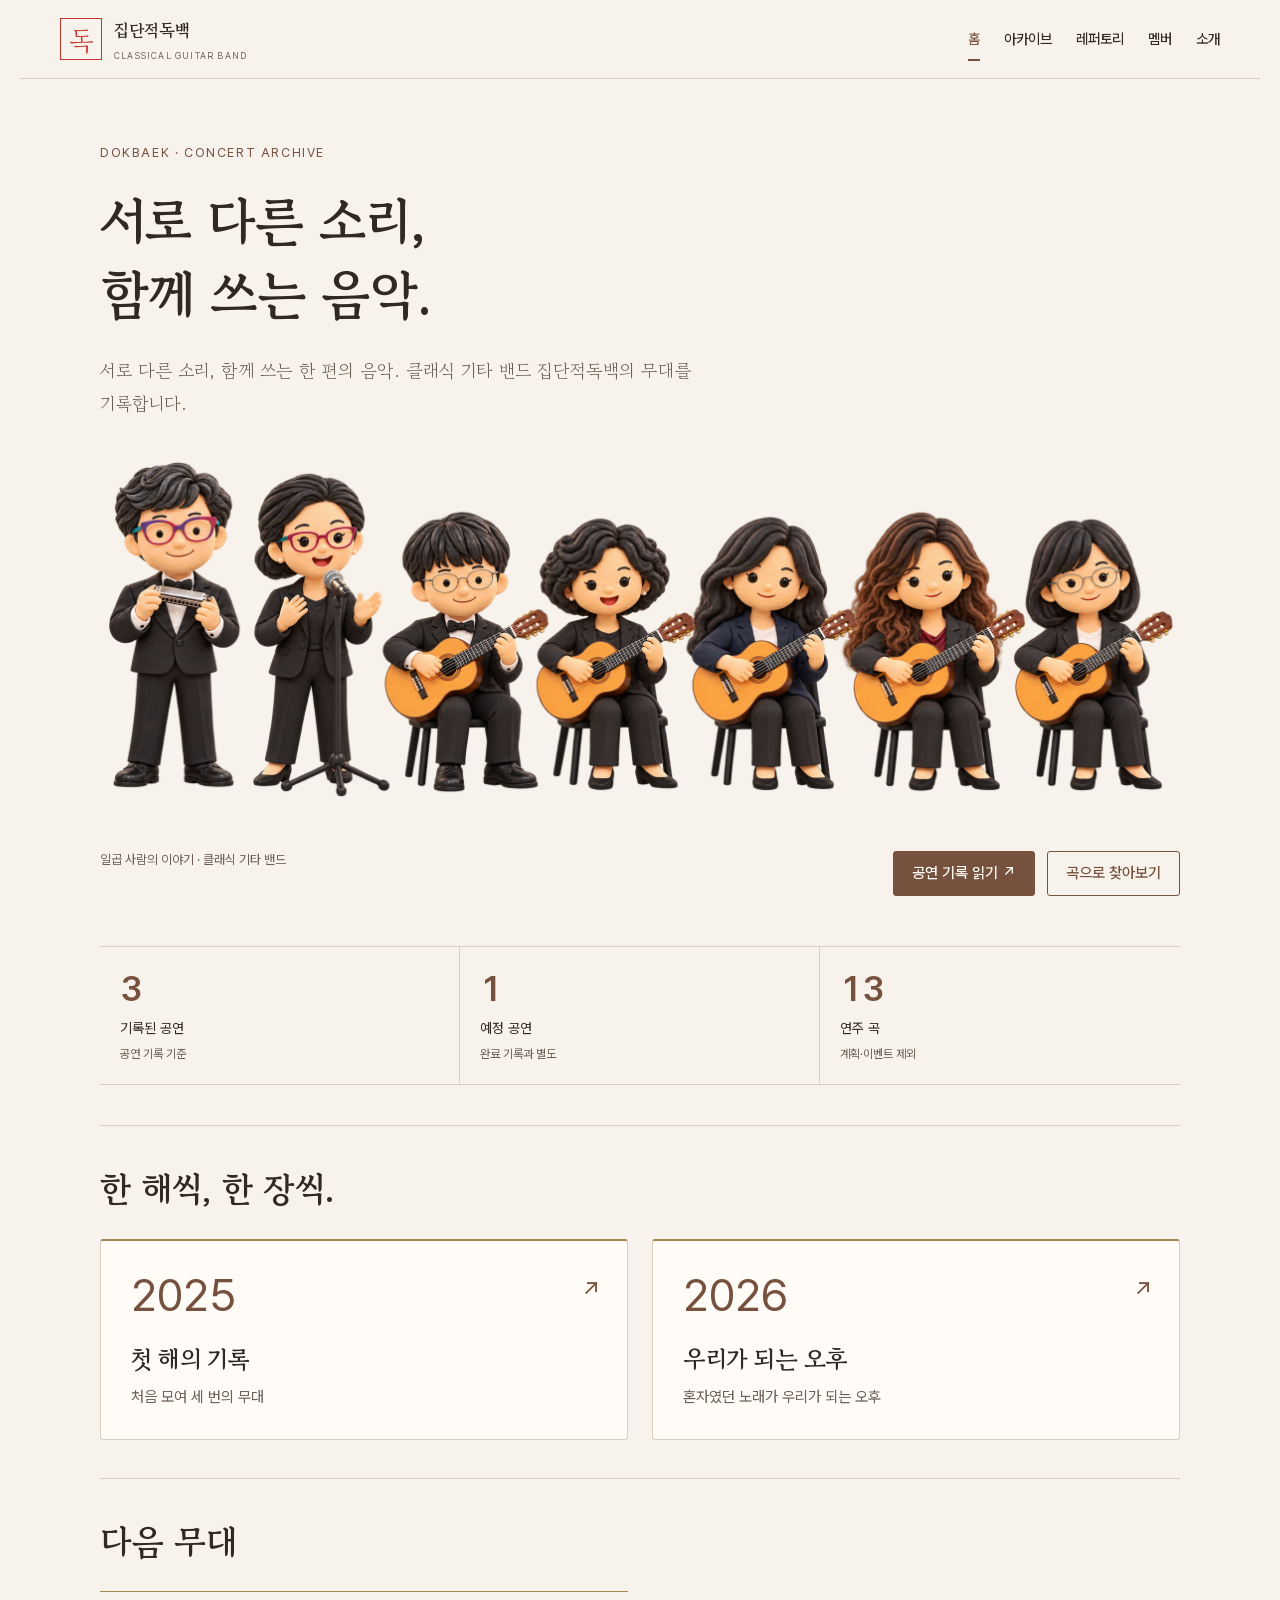
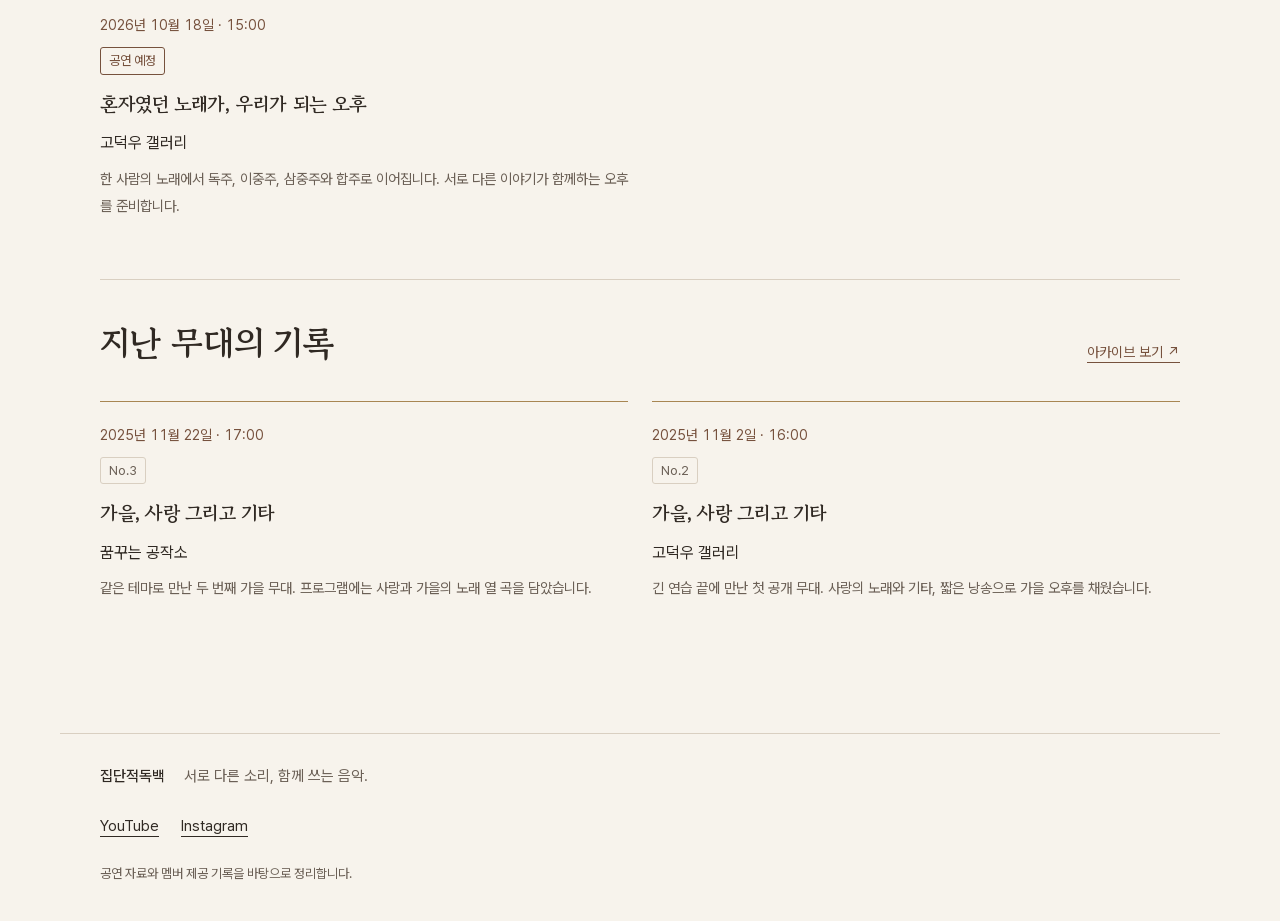
==== index.html @ 52a82ec3 "폰트 변경" ====
<!doctype html>
<html lang="ko"><head><meta charset="utf-8"><meta name="viewport" content="width=device-width, initial-scale=1">
<meta name="description" content="클래식 기타 밴드 집단적독백의 공연과 레퍼토리 기록">
<meta name="referrer" content="strict-origin-when-cross-origin">
<meta http-equiv="Content-Security-Policy" content="default-src 'self'; script-src 'self'; style-src 'self'; font-src 'self'; img-src 'self' data:; connect-src 'self'; frame-src https://www.youtube-nocookie.com; object-src 'none'; base-uri 'self'">
<title>홈 · 집단적독백</title><link rel="stylesheet" href="assets/css/fonts.css"><link rel="stylesheet" href="assets/css/site.css"><script type="module" src="assets/js/site.js"></script></head>
<body data-page="index"><a class="skip" href="#main">본문으로 건너뛰기</a>
<header class="site-header"><a class="brand" href="index.html"><span class="brand-mark" aria-hidden="true">독</span><span>집단적독백<small>CLASSICAL GUITAR BAND</small></span></a>
<button class="menu-toggle" aria-expanded="false" aria-controls="main-nav">메뉴</button>
<nav id="main-nav" aria-label="주 메뉴"><a href="index.html">홈</a><a href="archive.html?year=2025">아카이브</a><a href="repertoire.html">레퍼토리</a><a href="members.html">멤버</a><a href="about.html">소개</a></nav></header>
<main id="main" tabindex="-1"><p class="loading" role="status">기록을 불러오는 중입니다.</p></main>
<noscript><p>이 아카이브를 보려면 JavaScript를 켜 주세요.</p></noscript>
<footer class="site-footer"><p>집단적독백 <span>서로 다른 소리, 함께 쓰는 음악.</span></p><div id="footer-links"></div><small>공연 자료와 멤버 제공 기록을 바탕으로 정리합니다.</small></footer>
<dialog id="media-dialog" aria-labelledby="media-title"><div class="dialog-toolbar"><h2 id="media-title">공연 인쇄물</h2><button id="close-dialog" autofocus>닫기 ×</button></div><div id="media-content"></div></dialog>
</body></html>
---- assets/css/fonts.css ----
/* Local full-coverage fonts. Sources and original licenses: ../fonts/README.md. */
@font-face {
  font-family: 'Gowun Batang';
  font-style: normal;
  font-weight: 400;
  font-display: swap;
  src: url('../fonts/gowun-batang/GowunBatang-Regular.woff2') format('woff2');
}
@font-face {
  font-family: 'Gowun Batang';
  font-style: normal;
  font-weight: 700;
  font-display: swap;
  src: url('../fonts/gowun-batang/GowunBatang-Bold.woff2') format('woff2');
}
@font-face {
  font-family: 'Pretendard Variable';
  font-style: normal;
  font-weight: 400 600;
  font-display: swap;
  src: url('../fonts/pretendard/PretendardVariable.woff2') format('woff2');
}
---- assets/css/site.css ----
:root {
  --paper:#F7F3EC;--card:#FFFCF7;--ink:#302923;--walnut:#76513D;--brass:#A88652;
  --red:#C8372D;--muted:#6B6056;--line:#D9CFC1;--wood-light:#EBDEC9;--grid:#C8372D30;
  --serif:'Gowun Batang','Batang','바탕',Georgia,serif;
  --sans:'Pretendard Variable','Apple SD Gothic Neo','Malgun Gothic',sans-serif;--mono:var(--sans);--header-offset:100px;
}
*{box-sizing:border-box}html{scroll-behavior:smooth;scroll-padding-top:var(--header-offset)}
body{margin:0;background:var(--paper);color:var(--ink);font:400 16px/1.7 var(--sans)}
b,strong{font-weight:600}
a{color:inherit;text-decoration-thickness:1px;text-underline-offset:5px}button,input,select,textarea{font:inherit}
button,.button,#main-nav a,.member-card h3{font-weight:500}
button,a,input,select,summary{touch-action:manipulation}button{cursor:pointer}button:disabled{cursor:default}
a:focus-visible,button:focus-visible,input:focus-visible,select:focus-visible,summary:focus-visible,[tabindex]:focus-visible{outline:3px solid var(--walnut);outline-offset:4px}
img{display:block;max-width:100%}h1,h2,h3,p{margin-top:0}
h1,h2{font-family:var(--serif);font-weight:700;line-height:1.4;letter-spacing:-.02em;word-break:keep-all;overflow-wrap:anywhere}
h1{font-size:clamp(2.1rem,4.1vw,3.65rem);margin-bottom:24px}h2{font-size:clamp(1.65rem,2.8vw,2.15rem)}
h3{font:600 1.15rem/1.55 var(--sans);letter-spacing:-.02em;word-break:keep-all;overflow-wrap:anywhere}
small,.muted{color:var(--muted)}small{font-size:.875rem}
.sr-only{position:absolute;width:1px;height:1px;padding:0;margin:-1px;overflow:hidden;clip-path:inset(50%);white-space:nowrap;border:0}
.skip{position:fixed;top:-100px;left:20px;z-index:40;background:var(--ink);color:white;padding:10px}.skip:focus{top:10px}
.site-header{position:sticky;top:0;z-index:10;max-width:1240px;margin:auto;padding:16px 40px;display:flex;justify-content:space-between;align-items:center;gap:24px;border-bottom:1px solid var(--line);background:var(--paper)}
.brand{display:flex;gap:12px;align-items:center;text-decoration:none;font-family:var(--serif);font-size:1.05rem;font-weight:700;white-space:nowrap}
.brand small{display:block;font:9px/1.5 var(--mono);letter-spacing:1.2px;margin-top:4px}
.brand-mark{border:1px solid var(--red);color:var(--red);font:1.65rem var(--serif);width:42px;height:42px;display:grid;place-items:center;background:linear-gradient(90deg,transparent 49%,var(--grid) 50%,transparent 51%),linear-gradient(transparent 49%,var(--grid) 50%,transparent 51%)}
#main-nav{display:flex;gap:24px;font-size:.9rem}#main-nav a{display:flex;align-items:center;text-decoration:none;min-height:44px;padding:8px 0}
#main-nav a[aria-current=page]{color:var(--walnut);box-shadow:inset 0 -2px var(--walnut)}
.menu-toggle{display:none;background:transparent;border:1px solid var(--line);padding:6px 14px;min-height:44px;min-width:44px;color:var(--ink)}
main{max-width:1160px;margin:auto;padding:0 40px 72px;min-height:55vh;min-width:0}.loading{padding:60px 0}
.eyebrow{font:.8rem/1.6 var(--mono);letter-spacing:1.6px;text-transform:uppercase;color:var(--walnut);margin-bottom:20px}
.hero{padding:64px 0 40px}.hero h1{white-space:pre-line}
.lede{max-width:660px;font:400 1.125rem/1.8 var(--serif);color:var(--muted);margin-bottom:0;word-break:keep-all;overflow-wrap:anywhere}
.hero .actions{margin-top:28px}.home-hero h1{max-width:850px}.accent{color:var(--walnut)}
.group-art{width:100%;aspect-ratio:3/1;margin-top:28px}.group-art img{width:100%;height:100%;object-fit:contain}.group-art .image-placeholder{aspect-ratio:3/1}
.hero-bottom{display:flex;justify-content:space-between;gap:20px;align-items:center;margin-top:16px}.hero-bottom small{font-size:.8rem}
.actions{display:flex;gap:12px;flex-wrap:wrap}
.button{display:inline-flex;justify-content:center;align-items:center;text-decoration:none;border:1px solid var(--walnut);border-radius:3px;background:transparent;padding:10px 18px;min-height:44px;color:var(--walnut);font-size:.95rem;line-height:1.5;word-break:keep-all}
.button.primary{background:var(--walnut);color:var(--card)}.button:hover{background:var(--wood-light)}.button.primary:hover{background:#5D3E2D}
.section{padding:38px 0;border-top:1px solid var(--line)}
.section-head{display:flex;justify-content:space-between;align-items:baseline;gap:16px;margin-bottom:26px;flex-wrap:wrap}.section-head h2{margin:0}
.section-head>a{font-size:.875rem;color:var(--walnut);min-height:44px;display:flex;align-items:center}
.stats{display:grid;grid-template-columns:repeat(3,minmax(0,1fr));border-top:1px solid var(--line);border-bottom:1px solid var(--line);margin:10px 0 40px}
.stat{padding:20px;border-right:1px solid var(--line)}.stat:last-child{border:0}
.stat b{display:block;font:600 2.15rem/1.3 var(--sans);color:var(--walnut);margin-bottom:5px;font-variant-numeric:lining-nums tabular-nums}
.stat span{font-size:.875rem;display:block}.stat small{display:block;font-size:.75rem;line-height:1.65;margin-top:4px}
.year-grid,.card-grid{display:grid;grid-template-columns:repeat(2,minmax(0,1fr));gap:24px}
.year-card{display:block;padding:28px 30px;background:var(--card);border:1px solid var(--line);border-top:2px solid var(--brass);border-radius:3px;text-decoration:none;position:relative}
.year-number{font:400 2.8rem/1.2 var(--sans);color:var(--walnut)}.year-card h3{margin:18px 0 8px;font-family:var(--serif);font-weight:700;font-size:1.5rem}
.year-card p{margin-bottom:0;font-size:.95rem;color:var(--muted)}.year-card .arrow{position:absolute;right:26px;top:30px;color:var(--walnut);font-size:1.4rem}.year-card:hover{border-color:var(--brass)}
.concert-preview{display:block;border-top:1px solid var(--brass);padding:22px 0;text-decoration:none}
.preview-date{font-size:.875rem;color:var(--walnut);font-variant-numeric:tabular-nums;margin-bottom:12px}
.concert-preview h3{font-size:1.2rem;font-weight:700;margin:10px 0;font-family:var(--serif)}.concert-preview p{margin-bottom:8px}.concert-preview small{font-size:.9rem}
.pill{display:inline-block;font-size:.8125rem;padding:2px 8px;border:1px solid var(--line);margin:0 5px 5px 0;line-height:1.65;border-radius:3px;color:var(--muted)}
.pill.red{border-color:var(--walnut);color:var(--walnut)}.pill.navy{border-color:transparent;background:#EAE2D6;color:#5D4E40}
.year-tabs{display:flex;gap:8px;overflow-x:auto;flex-wrap:nowrap;max-width:100%;padding:25px 3px 8px;margin:0 -3px}
.year-tabs a{flex:none;font:1rem/1.5 var(--mono);text-decoration:none;border:1px solid var(--line);border-radius:3px;min-height:44px;min-width:76px;display:grid;place-items:center;padding:8px 16px}
.year-tabs a[aria-current=page]{border-color:var(--red);color:var(--red);background:var(--card);box-shadow:inset 0 -2px var(--red)}
.album-cover{display:grid;grid-template-columns:minmax(0,1.45fr) minmax(0,1fr);column-gap:38px;align-items:center;padding:34px 0 0}
.album-cover .hero{padding:12px 0 24px;min-width:0}.album-cover h1{margin-bottom:22px}.album-cover .lede{max-width:590px}
.album-art{display:flex;flex-direction:column;justify-content:center;align-items:center;min-width:0;align-self:center}
.guitar-decoration{width:100%;max-width:320px;aspect-ratio:320/250;overflow:visible}
.album-phrase{font:.95rem/1.8 var(--serif);color:var(--walnut);margin:22px 0 0;text-align:center;word-break:keep-all}
.album-cover .stats{grid-column:1/-1;margin:12px 0 15px}.album-cover .stat{padding:16px 20px}.album-cover .stat b{font-size:1.85rem}
.concert-jumps{display:flex;flex-wrap:wrap;gap:8px;margin-top:24px}
.concert-jumps a{display:flex;align-items:center;min-height:44px;font-size:.875rem;padding:8px 12px;line-height:1.5;text-decoration:none;background:var(--card);border:1px solid var(--line);border-radius:3px;overflow-wrap:anywhere}.concert-jumps a:hover{border-color:var(--walnut)}
.historical-note{margin:12px 0 32px;color:var(--muted);font-size:.9rem}
.concert-timeline{list-style:none;padding:0;margin:0 0 20px;border-top:1px solid var(--line)}.concert-timeline li{border-bottom:1px solid var(--line)}
.timeline-link{display:grid;grid-template-columns:minmax(150px,1fr) minmax(0,2fr) auto 20px;align-items:center;gap:20px;padding:24px 12px;text-decoration:none}.timeline-link:hover{background:var(--card)}
.timeline-date{font-size:.95rem;font-variant-numeric:tabular-nums;color:var(--walnut)}.timeline-copy{display:flex;flex-direction:column;gap:5px;min-width:0}
.timeline-copy strong{font-weight:500;line-height:1.65;word-break:keep-all;overflow-wrap:anywhere}.timeline-copy small{font:.8125rem var(--mono);color:var(--walnut)}
.timeline-copy>span{font-size:.875rem;color:var(--muted)}.timeline-status{font-size:.8125rem;color:var(--muted)}.timeline-arrow{color:var(--walnut)}
details>summary{cursor:pointer;min-height:44px;display:flex;align-items:center;gap:12px;font-size:.95rem;color:var(--walnut);list-style:none;padding:10px 0}
details>summary::-webkit-details-marker{display:none}details>summary::after{content:'+';font:1.2rem var(--sans);margin-left:auto;flex:none}details[open]>summary::after{content:'−'}
.year-calendar{border-bottom:1px solid var(--line);padding:6px 0}
.calendar{display:grid;grid-template-columns:repeat(6,minmax(0,1fr));border-left:1px solid var(--line);border-top:1px solid var(--line);margin-top:12px}
.month{min-height:115px;padding:12px;border-right:1px solid var(--line);border-bottom:1px solid var(--line);min-width:0;background:var(--card)}
.month-number{font:1.2rem/1.5 var(--mono);color:var(--walnut);display:block;margin-bottom:10px}
.month a{display:block;font-size:.875rem;min-height:44px;margin-top:6px;overflow-wrap:anywhere;line-height:1.65}.month.empty{background:transparent;min-height:100px}.month.empty .month-number{color:var(--muted)}
.calendar-caption{font-size:.875rem;color:var(--muted);margin-top:14px}
.concert-section{border-top:1px solid var(--line);padding:38px 0 48px;scroll-margin-top:var(--header-offset)}
.concert-cover{display:grid;grid-template-columns:minmax(0,220px) minmax(0,1fr);gap:34px;padding:30px;background:var(--card);border:1px solid var(--line);border-radius:3px;align-items:center}
.concert-cover.without-poster{grid-template-columns:minmax(0,1fr);padding:32px}.concert-cover-copy,.concert-info{min-width:0}
.concert-heading{display:flex;gap:18px;align-items:flex-start}
.concert-number{flex:none;width:44px;height:58px;border:1px solid var(--red);display:flex;flex-direction:column;align-items:center;justify-content:center;color:var(--red);font:1.65rem/1.3 var(--serif)}
.concert-number small{font:10px/1.3 var(--mono);color:var(--red)}.concert-heading h2{margin:8px 0 15px;font-size:clamp(1.6rem,2.5vw,2rem)}
.concert-heading p{margin-bottom:4px;font-size:1rem;font-variant-numeric:tabular-nums}
.concert-story{font:400 1.125rem/1.8 var(--serif);color:var(--muted);margin:20px 0 0;word-break:keep-all;overflow-wrap:anywhere}
.cover-print-actions{display:flex;gap:10px;flex-wrap:wrap;margin-top:20px}
.print-button{background:transparent;border:1px solid var(--line);padding:8px;text-align:left;border-radius:3px;color:var(--ink);min-width:0}
.print-image{width:100%;aspect-ratio:2/3;background:var(--paper)}.print-image img{width:100%;height:100%;object-fit:contain}
.print-caption{display:flex;justify-content:space-between;font-size:.8125rem;margin-top:8px;gap:8px;line-height:1.6}
.cover-poster{align-self:start;border:0;padding:0}.cover-poster .print-image{aspect-ratio:2/3}.concert-media{display:none}
.print-grid{display:grid;grid-template-columns:repeat(2,minmax(0,1fr));gap:14px;padding:10px 0 16px}
.notice{border-left:2px solid var(--brass);padding:8px 16px;margin:22px 0;color:var(--muted);font-size:.9375rem}.notice p{margin:4px 0;line-height:1.8}
.concert-section>h3{margin-top:30px;font-family:var(--serif);font-weight:700;font-size:1.5rem}
.setlist{list-style:none;padding:0;margin:18px 0 24px;border-top:1px solid var(--line)}
.set-item{display:grid;grid-template-columns:36px minmax(0,1fr);gap:16px;padding:22px 0;border-bottom:1px solid var(--line);scroll-margin-top:var(--header-offset)}
.set-number{font:400 1.15rem/1.8 var(--sans);font-variant-numeric:tabular-nums;color:var(--walnut);padding-top:2px}.set-item h3{margin:0 0 10px;font-size:1.125rem;line-height:1.65}
.set-item h3 a{text-decoration:none}.set-item h3 a:hover{text-decoration:underline}.set-item p{font-size:1rem;margin:12px 0}.set-item.event{padding-left:12px;background:#EAE2D640}
.song-story{margin-top:10px;max-width:760px}.song-story>summary{font-size:.875rem;display:inline-flex;gap:22px}.song-story>summary::after{font-size:1rem}.song-story[open]{padding-bottom:8px}.song-story p{color:var(--muted)}
.source-note{font-size:.875rem!important;color:var(--muted);margin-top:14px;overflow-wrap:anywhere}
.credits{display:flex;gap:10px;flex-wrap:wrap;margin-top:8px}.credits>small{font-size:.875rem;line-height:1.8}
.credit{display:flex;gap:9px;align-items:center;font-size:.875rem;text-decoration:none;max-width:100%;min-height:48px;padding:2px 8px 2px 0}
.credit-text{display:flex;flex-direction:column;gap:1px;line-height:1.5;overflow-wrap:anywhere}.credit-text strong{font-size:.875rem;font-weight:500}.credit-text>span{font-size:.8125rem;color:var(--muted)}
.credit .credit-avatar{width:44px;height:44px;flex:none;border-radius:50%;background:#EBE2D5;overflow:hidden}.credit-avatar img{width:100%;height:100%;object-fit:contain}
.credit-avatar.face-crop img{position:absolute;width:150%;height:auto;max-width:none;left:50%;transform:translateX(-50%);top:-2px}
.credit-avatar[data-member-id=member-manager] img{width:132%;top:0}.credit-avatar[data-member-id=member-berry] img{width:155%;top:-3px}.credit-avatar[data-member-id=member-senyu] img{width:155%;top:0}
.image-wrap{display:block;position:relative}.image-placeholder{display:grid;place-items:center;width:100%;height:100%;background:#EAE2D6;color:var(--muted);text-align:center;font-size:.8125rem}
.moments{display:grid;grid-template-columns:repeat(2,minmax(0,1fr));gap:16px;margin:18px 0}.moment{padding:16px 0;font-size:1rem;color:var(--muted);border-top:1px solid var(--line)}
.media-note{font-size:.875rem;color:var(--muted);margin:24px 0 12px}.concert-evidence{padding:8px 0;border-top:1px solid var(--line);border-bottom:1px solid var(--line)}
.concert-evidence ul{padding-left:22px;font-size:.9375rem;color:var(--muted);line-height:1.85}
.concert-pagination{display:flex;justify-content:space-between;gap:16px;font-size:.9375rem;margin-top:22px;flex-wrap:wrap}.concert-pagination a{display:flex;align-items:center;min-height:44px;color:var(--walnut)}
.table-wrap{overflow-x:auto;max-width:100%;border:1px solid var(--line);margin:12px 0}
table{border-collapse:collapse;width:100%;min-width:620px;font-size:.875rem;text-align:left;background:var(--card)}th,td{padding:14px 16px;border-bottom:1px solid var(--line);line-height:1.65}
th{background:#ECE4D8;font-weight:500;white-space:nowrap}td:not(:first-child){text-align:center}th[scope=row]{white-space:normal;min-width:190px;max-width:300px;background:var(--card)}
td a{display:inline-block;min-height:44px;padding:8px 0}tr:last-child td,tr:last-child th{border:0}.table-legend{font-size:.875rem;color:var(--muted);margin-top:14px}
.repertoire-mobile,.repertoire-mobile[hidden]{display:none}.repertoire-comparison>summary{font-size:.95rem}
.filters{display:grid;grid-template-columns:2fr repeat(3,minmax(0,1fr));gap:15px;padding:24px 0;border-top:1px solid var(--line);border-bottom:1px solid var(--line)}
label{display:block;font-size:.875rem;color:var(--muted);min-width:0}
input,select,textarea{display:block;width:100%;border:1px solid var(--line);background:var(--card);color:var(--ink);padding:10px;margin-top:6px;border-radius:3px;min-height:44px;min-width:0;font-size:16px}
input:focus,select:focus{border-color:var(--walnut)}.filter-bottom{display:flex;align-items:center;justify-content:space-between;margin:20px 0;gap:15px}.filter-bottom p{margin:0;font-size:.9rem}
.text-button{border:0;border-bottom:1px solid var(--walnut);padding:4px 0;background:transparent;color:var(--walnut);font-size:.875rem;min-height:44px;flex:none}
.song-card{border-top:1px solid var(--line);padding:0}.song-card:last-child{border-bottom:1px solid var(--line)}
.song-card>summary{display:flex;align-items:center;justify-content:space-between;gap:16px;padding:22px 0}.song-card>summary>span:first-child{min-width:0}
.song-card summary strong{font-size:1.1rem;display:block;color:var(--ink);word-break:keep-all;overflow-wrap:anywhere}.song-card summary small{font-size:.875rem;display:block;margin-top:3px}
.song-card .history-count{font-size:.8125rem;flex:none;margin-left:auto;white-space:nowrap}.song-body{padding:0 0 24px}.song-description{font-size:1rem;color:var(--muted)}
.history{border-left:2px solid var(--brass);padding:6px 0 6px 18px;margin:18px 0;font-size:1rem}.history p{margin:8px 0;font-size:.9375rem}.history>a{font-weight:500;display:inline-block;min-height:44px;line-height:1.8;padding-top:8px}
.rehearsal-video{max-width:760px;margin:20px 0 32px}.rehearsal-video .image-wrap{display:block}.rehearsal-video img{object-fit:contain}
.video-card{margin:16px 0;max-width:360px;width:100%}.video-thumbnail{display:block;overflow:hidden;border:1px solid var(--line);border-radius:3px;background:var(--card);text-decoration:none}.video-thumbnail img{width:100%;aspect-ratio:16/9;object-fit:cover}.video-caption{display:block;padding:9px 12px;font-size:.875rem;color:var(--walnut)}
.empty-state{padding:28px 16px;border:1px solid var(--line);color:var(--muted);text-align:center;font-size:1rem}
.member-grid{display:grid;grid-template-columns:repeat(4,minmax(0,1fr));gap:18px;margin:26px 0 38px}
.member-card{padding:22px 14px;border:1px solid var(--line);background:var(--card);border-radius:3px;text-decoration:none;text-align:center}
.member-card .image-wrap{width:100%;height:190px}.member-card img{width:100%;height:100%;object-fit:contain}.member-card h3{margin:20px 0 8px;font-size:1.05rem}
.member-card p{font-size:.8125rem;margin:4px 0;color:var(--muted);line-height:1.7}.member-card:hover,.member-card[aria-current=true]{border-color:var(--walnut);background:#F3ECE1}
.member-detail{padding:28px;background:var(--card);border:1px solid var(--line);border-radius:3px;scroll-margin-top:var(--header-offset)}.member-detail h2{font-size:1.7rem}
.prose{max-width:740px;font-size:1.0625rem;line-height:1.85;word-break:keep-all;overflow-wrap:anywhere}.prose h2{margin-top:38px}
.about-signature{font:1.8rem/1.7 var(--serif);color:var(--walnut);margin:30px 0}.channel-list{display:flex;gap:18px;flex-wrap:wrap}.channel-list a{min-height:44px;display:flex;align-items:center;color:var(--walnut)}
.site-footer{max-width:1160px;padding:30px 40px 35px;margin:auto;border-top:1px solid var(--line);font-size:.9375rem}.site-footer p{font-weight:500}.site-footer p span{font-weight:normal;color:var(--muted);margin-left:15px}
.site-footer #footer-links{display:flex;gap:22px;margin-bottom:12px}.site-footer #footer-links a{min-height:44px;display:flex;align-items:center}.site-footer small{font-size:.8125rem}
dialog{padding:20px;border:1px solid var(--brass);border-radius:4px;background:var(--card);max-width:min(900px,95vw);max-height:94vh;width:fit-content}dialog::backdrop{background:#302923D9}
.dialog-toolbar{display:flex;justify-content:space-between;align-items:center;gap:20px;padding-bottom:16px}.dialog-toolbar h2{font-size:1.1rem;margin:0}
.dialog-toolbar button{background:transparent;border:1px solid var(--walnut);border-radius:3px;color:var(--ink);padding:8px 12px;min-width:44px;min-height:44px;flex:none}
#media-content img{max-height:76vh;object-fit:contain;max-width:100%}iframe{border:0;max-width:100%;aspect-ratio:16/9;width:720px}.video-button{margin-top:12px}.error{padding:50px 0}
@media(min-width:1050px){
  .member-grid{grid-template-columns:repeat(7,minmax(0,1fr));gap:10px}.member-card{padding:18px 8px}.member-card .image-wrap{height:145px}.member-card h3{font-size:.95rem}.member-card p{font-size:.75rem}
}
@media(max-width:760px){
  :root{--header-offset:90px}.site-header{padding:12px 20px;gap:12px;flex-wrap:wrap}.brand{font-size:1rem}.brand-mark{width:38px;height:38px}.menu-toggle{display:block}
  #main-nav{display:none;width:100%;flex-direction:column;gap:0;border-top:1px solid var(--line);padding-top:8px}#main-nav.is-open{display:flex}#main-nav a{font-size:1rem;min-height:44px;padding:10px 8px}
  #main-nav a[aria-current=page]{box-shadow:none;background:#ECE4D8;border-radius:3px}
  main{padding:0 20px 48px}.hero{padding:38px 0 30px}h1{font-size:clamp(2.125rem,6vw,2.5rem);line-height:1.4}.lede{font-size:1.0625rem;line-height:1.8}
  .hero-bottom{align-items:flex-start;flex-direction:column}.group-art{margin-top:24px}.hero-bottom .actions{margin-top:5px}
  .stats{margin-bottom:28px}.stat{padding:16px 10px}.stat b{font-size:1.7rem}.stat span{font-size:.8125rem}.stat small{font-size:.75rem}
  .year-grid,.card-grid{gap:16px}.year-card{padding:24px 20px}.year-number{font-size:2.5rem}.year-card h3{font-size:1.3rem}.year-tabs{padding-top:18px}
  .album-cover{grid-template-columns:minmax(0,1fr);padding-top:12px;row-gap:0}.album-cover .hero{padding:18px 0 8px}.album-cover h1{margin-bottom:16px}
  .concert-jumps{margin-top:20px;gap:8px}.concert-jumps a{font-size:.875rem;padding:8px 10px}
  .album-art{flex-direction:row;gap:16px;justify-content:flex-start;padding:12px 0}.guitar-decoration{width:104px;flex:none}.album-phrase{font-size:.875rem;text-align:left;margin:0;max-width:200px}
  .album-cover .stats{grid-column:1;margin:4px 0 12px}.album-cover .stat{padding:12px 9px}.album-cover .stat b{font-size:1.5rem}.album-cover .stat small{font-size:.6875rem}
  .historical-note{font-size:.875rem;margin:8px 0 26px}.section{padding:28px 0}
  .timeline-link{grid-template-columns:minmax(0,1fr) 18px;gap:8px;padding:20px 12px 20px 20px;border-left:1px solid var(--brass);position:relative;margin-left:5px}
  .timeline-link::before{content:'';position:absolute;width:7px;height:7px;border:1px solid var(--walnut);border-radius:50%;left:-4px;top:27px;background:var(--paper)}
  .timeline-date{grid-column:1;font-size:.875rem}.timeline-copy{grid-column:1}.timeline-status{grid-column:1;margin-top:4px}.timeline-arrow{grid-column:2;grid-row:1/4;align-self:center}
  .calendar{grid-template-columns:repeat(3,minmax(0,1fr))}.month{padding:10px;min-height:105px}.month a{font-size:.8125rem}
  .concert-section{padding:28px 0 34px}.concert-cover,.concert-cover.without-poster{grid-template-columns:minmax(0,1fr);padding:22px 18px;gap:0}
  .cover-poster,.cover-print-actions{display:none}.concert-heading{gap:12px}.concert-number{width:36px;height:52px;font-size:1.45rem}
  .concert-heading h2{font-size:1.75rem;line-height:1.4;margin:7px 0 12px}.concert-heading p{font-size:1rem}.concert-story{font-size:1.0625rem;margin-top:18px}
  .notice{padding:6px 12px;font-size:.9375rem;margin:18px 0}.concert-media{display:block;border-top:1px solid var(--line);border-bottom:1px solid var(--line);margin:18px 0}
  .print-caption{font-size:.8125rem;flex-wrap:wrap}.set-item{grid-template-columns:28px minmax(0,1fr);gap:12px;padding:20px 0}.set-item h3{font-size:1rem}.set-number{font-size:1rem}.set-item .pill{font-size:.75rem}
  .moments{grid-template-columns:1fr;gap:0}.repertoire-mobile{display:grid;grid-template-columns:minmax(0,1fr);gap:12px}
  .repertoire-mini{background:var(--card);padding:18px;border:1px solid var(--line);border-radius:3px;min-width:0}.repertoire-mini h3{font-size:1rem;margin:0 0 10px}
  .repertoire-mini h3 a{text-decoration:none;display:inline-block;min-height:44px;line-height:1.8;padding-top:6px}.repertoire-mini ul{list-style:none;padding:0;margin:0}.repertoire-mini li{border-top:1px solid var(--line)}
  .repertoire-mini li a{display:flex;flex-direction:column;gap:4px;padding:10px 0;text-decoration:none;min-height:44px;font-size:.9375rem;overflow-wrap:anywhere}.repertoire-mini small{font-size:.8125rem}
  .repertoire-comparison{margin-top:18px;border-bottom:1px solid var(--line)}
  .filters{grid-template-columns:repeat(2,minmax(0,1fr));gap:12px}.filters label:first-child{grid-column:1/-1}.filters input,.filters select{font-size:16px}
  .member-grid{grid-template-columns:repeat(3,minmax(0,1fr));gap:12px}.member-card{padding:18px 10px}.member-card .image-wrap{height:145px}.member-card h3{font-size:1rem}.member-card p{font-size:.8125rem}
  .member-detail{padding:22px 18px}.section-head{align-items:flex-start;margin-bottom:20px}.section-head>a{font-size:.875rem}.prose{font-size:1rem;line-height:1.8}
  .site-footer{padding:25px 20px}.site-footer p span{display:block;margin-left:0}dialog{padding:16px}
}
@media(max-width:430px){
  .brand small{font-size:8px}.year-grid,.card-grid{grid-template-columns:minmax(0,1fr)}.calendar{grid-template-columns:repeat(2,minmax(0,1fr))}.member-grid{grid-template-columns:repeat(2,minmax(0,1fr))}
  .hero-bottom .actions{width:100%}.hero-bottom .button{flex:1;padding:10px;font-size:.875rem}.filter-bottom{align-items:flex-start}.filter-bottom p{font-size:.875rem}
  .song-card>summary{gap:10px}.song-card summary strong{font-size:1rem}.song-card .history-count{font-size:.75rem}
}
.concert-section,.set-item,.member-detail{scroll-margin-top:12px}
.notice,.historical-note,.history p{font-size:1rem}
.album-cover .stat small{font-size:.75rem}
@media(prefers-reduced-motion:reduce){html{scroll-behavior:auto}*,*::before,*::after{animation:none!important;transition:none!important}}
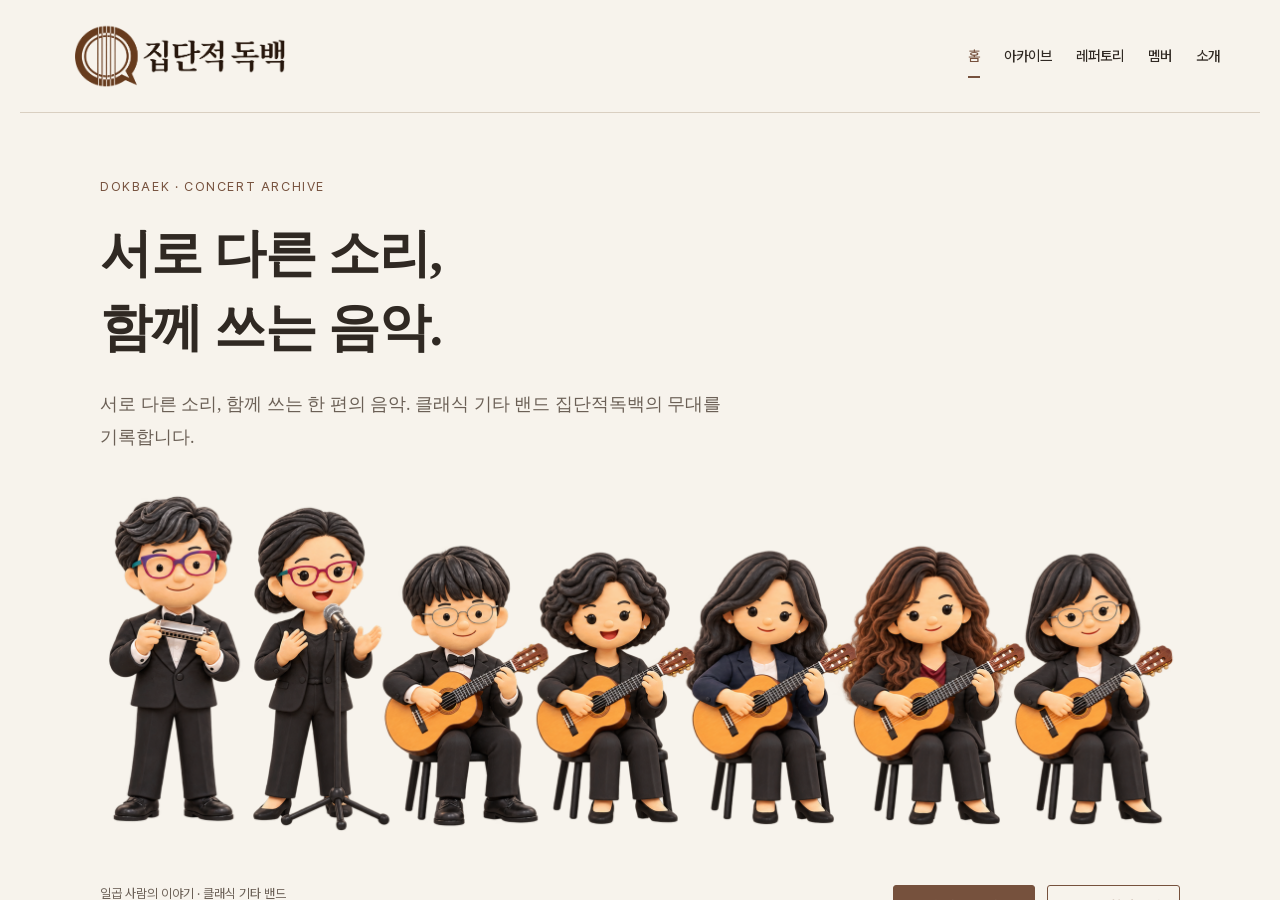
==== commit d4926a85: "로고변경" ====
--- a/index.html
+++ b/index.html
@@ -5,11 +5,11 @@
 <meta http-equiv="Content-Security-Policy" content="default-src 'self'; script-src 'self'; style-src 'self'; font-src 'self'; img-src 'self' data:; connect-src 'self'; frame-src https://www.youtube-nocookie.com; object-src 'none'; base-uri 'self'">
 <title>홈 · 집단적독백</title><link rel="stylesheet" href="assets/css/fonts.css"><link rel="stylesheet" href="assets/css/site.css"><script type="module" src="assets/js/site.js"></script></head>
 <body data-page="index"><a class="skip" href="#main">본문으로 건너뛰기</a>
-<header class="site-header"><a class="brand" href="index.html"><span class="brand-mark" aria-hidden="true">독</span><span>집단적독백<small>CLASSICAL GUITAR BAND</small></span></a>
+<header class="site-header"><a class="brand" href="index.html"><img class="brand-logo" src="image/dokbake_logo_2.png" width="2172" height="724" alt="집단적독백"></a>
 <button class="menu-toggle" aria-expanded="false" aria-controls="main-nav">메뉴</button>
 <nav id="main-nav" aria-label="주 메뉴"><a href="index.html">홈</a><a href="archive.html?year=2025">아카이브</a><a href="repertoire.html">레퍼토리</a><a href="members.html">멤버</a><a href="about.html">소개</a></nav></header>
 <main id="main" tabindex="-1"><p class="loading" role="status">기록을 불러오는 중입니다.</p></main>
 <noscript><p>이 아카이브를 보려면 JavaScript를 켜 주세요.</p></noscript>
-<footer class="site-footer"><p>집단적독백 <span>서로 다른 소리, 함께 쓰는 음악.</span></p><div id="footer-links"></div><small>공연 자료와 멤버 제공 기록을 바탕으로 정리합니다.</small></footer>
+<footer class="site-footer"><div class="footer-brand"><img class="footer-logo" src="image/dokbake_logo_3.png" width="1254" height="1254" alt="" loading="lazy"><p><strong>집단적독백</strong> <span>서로 다른 소리, 함께 쓰는 음악.</span></p></div><div id="footer-links"></div><small>공연 자료와 멤버 제공 기록을 바탕으로 정리합니다.</small></footer>
 <dialog id="media-dialog" aria-labelledby="media-title"><div class="dialog-toolbar"><h2 id="media-title">공연 인쇄물</h2><button id="close-dialog" autofocus>닫기 ×</button></div><div id="media-content"></div></dialog>
-</body></html>+</body></html>
--- a/assets/css/site.css
+++ b/assets/css/site.css
@@ -21,6 +21,7 @@
 .site-header{position:sticky;top:0;z-index:10;max-width:1240px;margin:auto;padding:16px 40px;display:flex;justify-content:space-between;align-items:center;gap:24px;border-bottom:1px solid var(--line);background:var(--paper)}
 .brand{display:flex;gap:12px;align-items:center;text-decoration:none;font-family:var(--serif);font-size:1.05rem;font-weight:700;white-space:nowrap}
 .brand small{display:block;font:9px/1.5 var(--mono);letter-spacing:1.2px;margin-top:4px}
+.brand-logo{width:240px;height:auto}
 .brand-mark{border:1px solid var(--red);color:var(--red);font:1.65rem var(--serif);width:42px;height:42px;display:grid;place-items:center;background:linear-gradient(90deg,transparent 49%,var(--grid) 50%,transparent 51%),linear-gradient(transparent 49%,var(--grid) 50%,transparent 51%)}
 #main-nav{display:flex;gap:24px;font-size:.9rem}#main-nav a{display:flex;align-items:center;text-decoration:none;min-height:44px;padding:8px 0}
 #main-nav a[aria-current=page]{color:var(--walnut);box-shadow:inset 0 -2px var(--walnut)}
@@ -64,6 +65,20 @@
 .concert-jumps a{display:flex;align-items:center;min-height:44px;font-size:.875rem;padding:8px 12px;line-height:1.5;text-decoration:none;background:var(--card);border:1px solid var(--line);border-radius:3px;overflow-wrap:anywhere}.concert-jumps a:hover{border-color:var(--walnut)}
 .historical-note{margin:12px 0 32px;color:var(--muted);font-size:.9rem}
 .concert-timeline{list-style:none;padding:0;margin:0 0 20px;border-top:1px solid var(--line)}.concert-timeline li{border-bottom:1px solid var(--line)}
+.concert-timeline{position:relative}
+.concert-timeline::before{content:'';position:absolute;left:0;top:0;bottom:0;width:1px;background:var(--brass);transform-origin:top;pointer-events:none}
+.cover-entering .hero h1,.cover-entering .hero .eyebrow{animation:cover-enter 700ms ease-out both}
+.cover-entering .lede{animation:cover-enter 650ms 100ms ease-out both}
+.cover-entering .album-art{animation:cover-enter 650ms 200ms ease-out both}
+.strings-playing .guitar-string{animation:guitar-pluck 600ms 220ms ease-out both}
+.strings-playing .guitar-string-2{animation-delay:280ms}.strings-playing .guitar-string-3{animation-delay:340ms}
+.strings-playing .guitar-string-4{animation-delay:400ms}.strings-playing .guitar-string-5{animation-delay:460ms}.strings-playing .guitar-string-6{animation-delay:520ms}
+.timeline-entering{animation:timeline-enter 500ms ease-out both}
+.timeline-drawing::before{animation:timeline-line 650ms ease-out both}
+@keyframes cover-enter{from{opacity:0;transform:translateY(10px)}to{opacity:1;transform:translateY(0)}}
+@keyframes guitar-pluck{0%,100%{transform:translateY(0)}20%{transform:translateY(-1.5px)}40%{transform:translateY(1px)}60%{transform:translateY(-.6px)}80%{transform:translateY(.3px)}}
+@keyframes timeline-enter{from{opacity:0;transform:translateY(12px)}to{opacity:1;transform:translateY(0)}}
+@keyframes timeline-line{from{transform:scaleY(0)}to{transform:scaleY(1)}}
 .timeline-link{display:grid;grid-template-columns:minmax(150px,1fr) minmax(0,2fr) auto 20px;align-items:center;gap:20px;padding:24px 12px;text-decoration:none}.timeline-link:hover{background:var(--card)}
 .timeline-date{font-size:.95rem;font-variant-numeric:tabular-nums;color:var(--walnut)}.timeline-copy{display:flex;flex-direction:column;gap:5px;min-width:0}
 .timeline-copy strong{font-weight:500;line-height:1.65;word-break:keep-all;overflow-wrap:anywhere}.timeline-copy small{font:.8125rem var(--mono);color:var(--walnut)}
@@ -120,9 +135,9 @@
 input:focus,select:focus{border-color:var(--walnut)}.filter-bottom{display:flex;align-items:center;justify-content:space-between;margin:20px 0;gap:15px}.filter-bottom p{margin:0;font-size:.9rem}
 .text-button{border:0;border-bottom:1px solid var(--walnut);padding:4px 0;background:transparent;color:var(--walnut);font-size:.875rem;min-height:44px;flex:none}
 .song-card{border-top:1px solid var(--line);padding:0}.song-card:last-child{border-bottom:1px solid var(--line)}
-.song-card>summary{display:flex;align-items:center;justify-content:space-between;gap:16px;padding:22px 0}.song-card>summary>span:first-child{min-width:0}
-.song-card summary strong{font-size:1.1rem;display:block;color:var(--ink);word-break:keep-all;overflow-wrap:anywhere}.song-card summary small{font-size:.875rem;display:block;margin-top:3px}
-.song-card .history-count{font-size:.8125rem;flex:none;margin-left:auto;white-space:nowrap}.song-body{padding:0 0 24px}.song-description{font-size:1rem;color:var(--muted)}
+.song-card>summary{display:grid;grid-template-columns:minmax(0,1fr) auto auto;align-items:baseline;column-gap:16px;row-gap:3px;padding:22px 0}.song-card>summary>span:first-child{display:contents}
+.song-card summary strong{grid-column:1;grid-row:1;min-width:0;font-size:1.1rem;display:block;color:var(--ink);word-break:keep-all;overflow-wrap:anywhere}.song-card summary small{grid-column:1;grid-row:2;font-size:.875rem;display:block;margin:0}
+.song-card>summary::after{grid-column:3;grid-row:1;margin-left:0}.song-card .history-count{grid-column:2;grid-row:1;font-size:.8125rem;margin-left:0;white-space:nowrap}.song-body{padding:0 0 24px}.song-description{font-size:1rem;color:var(--muted)}
 .history{border-left:2px solid var(--brass);padding:6px 0 6px 18px;margin:18px 0;font-size:1rem}.history p{margin:8px 0;font-size:.9375rem}.history>a{font-weight:500;display:inline-block;min-height:44px;line-height:1.8;padding-top:8px}
 .rehearsal-video{max-width:760px;margin:20px 0 32px}.rehearsal-video .image-wrap{display:block}.rehearsal-video img{object-fit:contain}
 .video-card{margin:16px 0;max-width:360px;width:100%}.video-thumbnail{display:block;overflow:hidden;border:1px solid var(--line);border-radius:3px;background:var(--card);text-decoration:none}.video-thumbnail img{width:100%;aspect-ratio:16/9;object-fit:cover}.video-caption{display:block;padding:9px 12px;font-size:.875rem;color:var(--walnut)}
@@ -136,6 +151,10 @@
 .about-signature{font:1.8rem/1.7 var(--serif);color:var(--walnut);margin:30px 0}.channel-list{display:flex;gap:18px;flex-wrap:wrap}.channel-list a{min-height:44px;display:flex;align-items:center;color:var(--walnut)}
 .site-footer{max-width:1160px;padding:30px 40px 35px;margin:auto;border-top:1px solid var(--line);font-size:.9375rem}.site-footer p{font-weight:500}.site-footer p span{font-weight:normal;color:var(--muted);margin-left:15px}
 .site-footer #footer-links{display:flex;gap:22px;margin-bottom:12px}.site-footer #footer-links a{min-height:44px;display:flex;align-items:center}.site-footer small{font-size:.8125rem}
+.footer-brand{display:flex;align-items:center;gap:16px;margin-bottom:20px}.footer-logo{width:88px;height:auto;flex-shrink:0}.footer-brand p{margin-bottom:0}
+body[data-page="index"] #footer-links a{min-width:44px;justify-content:center}
+.channel-icon{width:32px;height:32px;object-fit:contain}
+@media(max-width:767px){.brand-logo{width:195px}.footer-brand{gap:12px}.footer-logo{width:72px}}
 dialog{padding:20px;border:1px solid var(--brass);border-radius:4px;background:var(--card);max-width:min(900px,95vw);max-height:94vh;width:fit-content}dialog::backdrop{background:#302923D9}
 .dialog-toolbar{display:flex;justify-content:space-between;align-items:center;gap:20px;padding-bottom:16px}.dialog-toolbar h2{font-size:1.1rem;margin:0}
 .dialog-toolbar button{background:transparent;border:1px solid var(--walnut);border-radius:3px;color:var(--ink);padding:8px 12px;min-width:44px;min-height:44px;flex:none}
@@ -156,7 +175,8 @@
   .album-art{flex-direction:row;gap:16px;justify-content:flex-start;padding:12px 0}.guitar-decoration{width:104px;flex:none}.album-phrase{font-size:.875rem;text-align:left;margin:0;max-width:200px}
   .album-cover .stats{grid-column:1;margin:4px 0 12px}.album-cover .stat{padding:12px 9px}.album-cover .stat b{font-size:1.5rem}.album-cover .stat small{font-size:.6875rem}
   .historical-note{font-size:.875rem;margin:8px 0 26px}.section{padding:28px 0}
-  .timeline-link{grid-template-columns:minmax(0,1fr) 18px;gap:8px;padding:20px 12px 20px 20px;border-left:1px solid var(--brass);position:relative;margin-left:5px}
+  .concert-timeline::before{left:5px}
+  .timeline-link{grid-template-columns:minmax(0,1fr) 18px;gap:8px;padding:20px 12px 20px 20px;border-left:1px solid transparent;position:relative;margin-left:5px}
   .timeline-link::before{content:'';position:absolute;width:7px;height:7px;border:1px solid var(--walnut);border-radius:50%;left:-4px;top:27px;background:var(--paper)}
   .timeline-date{grid-column:1;font-size:.875rem}.timeline-copy{grid-column:1}.timeline-status{grid-column:1;margin-top:4px}.timeline-arrow{grid-column:2;grid-row:1/4;align-self:center}
   .calendar{grid-template-columns:repeat(3,minmax(0,1fr))}.month{padding:10px;min-height:105px}.month a{font-size:.8125rem}
@@ -178,9 +198,12 @@
 @media(max-width:430px){
   .brand small{font-size:8px}.year-grid,.card-grid{grid-template-columns:minmax(0,1fr)}.calendar{grid-template-columns:repeat(2,minmax(0,1fr))}.member-grid{grid-template-columns:repeat(2,minmax(0,1fr))}
   .hero-bottom .actions{width:100%}.hero-bottom .button{flex:1;padding:10px;font-size:.875rem}.filter-bottom{align-items:flex-start}.filter-bottom p{font-size:.875rem}
-  .song-card>summary{gap:10px}.song-card summary strong{font-size:1rem}.song-card .history-count{font-size:.75rem}
+  .song-card>summary{column-gap:10px}.song-card summary strong{font-size:1rem}.song-card .history-count{font-size:.75rem}
 }
 .concert-section,.set-item,.member-detail{scroll-margin-top:12px}
 .notice,.historical-note,.history p{font-size:1rem}
 .album-cover .stat small{font-size:.75rem}
-@media(prefers-reduced-motion:reduce){html{scroll-behavior:auto}*,*::before,*::after{animation:none!important;transition:none!important}}
+@media(prefers-reduced-motion:reduce){html{scroll-behavior:auto}*,*::before,*::after{animation:none!important;transition:none!important}
+  .cover-entering .hero h1,.cover-entering .hero .eyebrow,.cover-entering .lede,.cover-entering .album-art,.timeline-entering{opacity:1;transform:none}
+  .guitar-string,.concert-timeline::before{transform:none}
+}
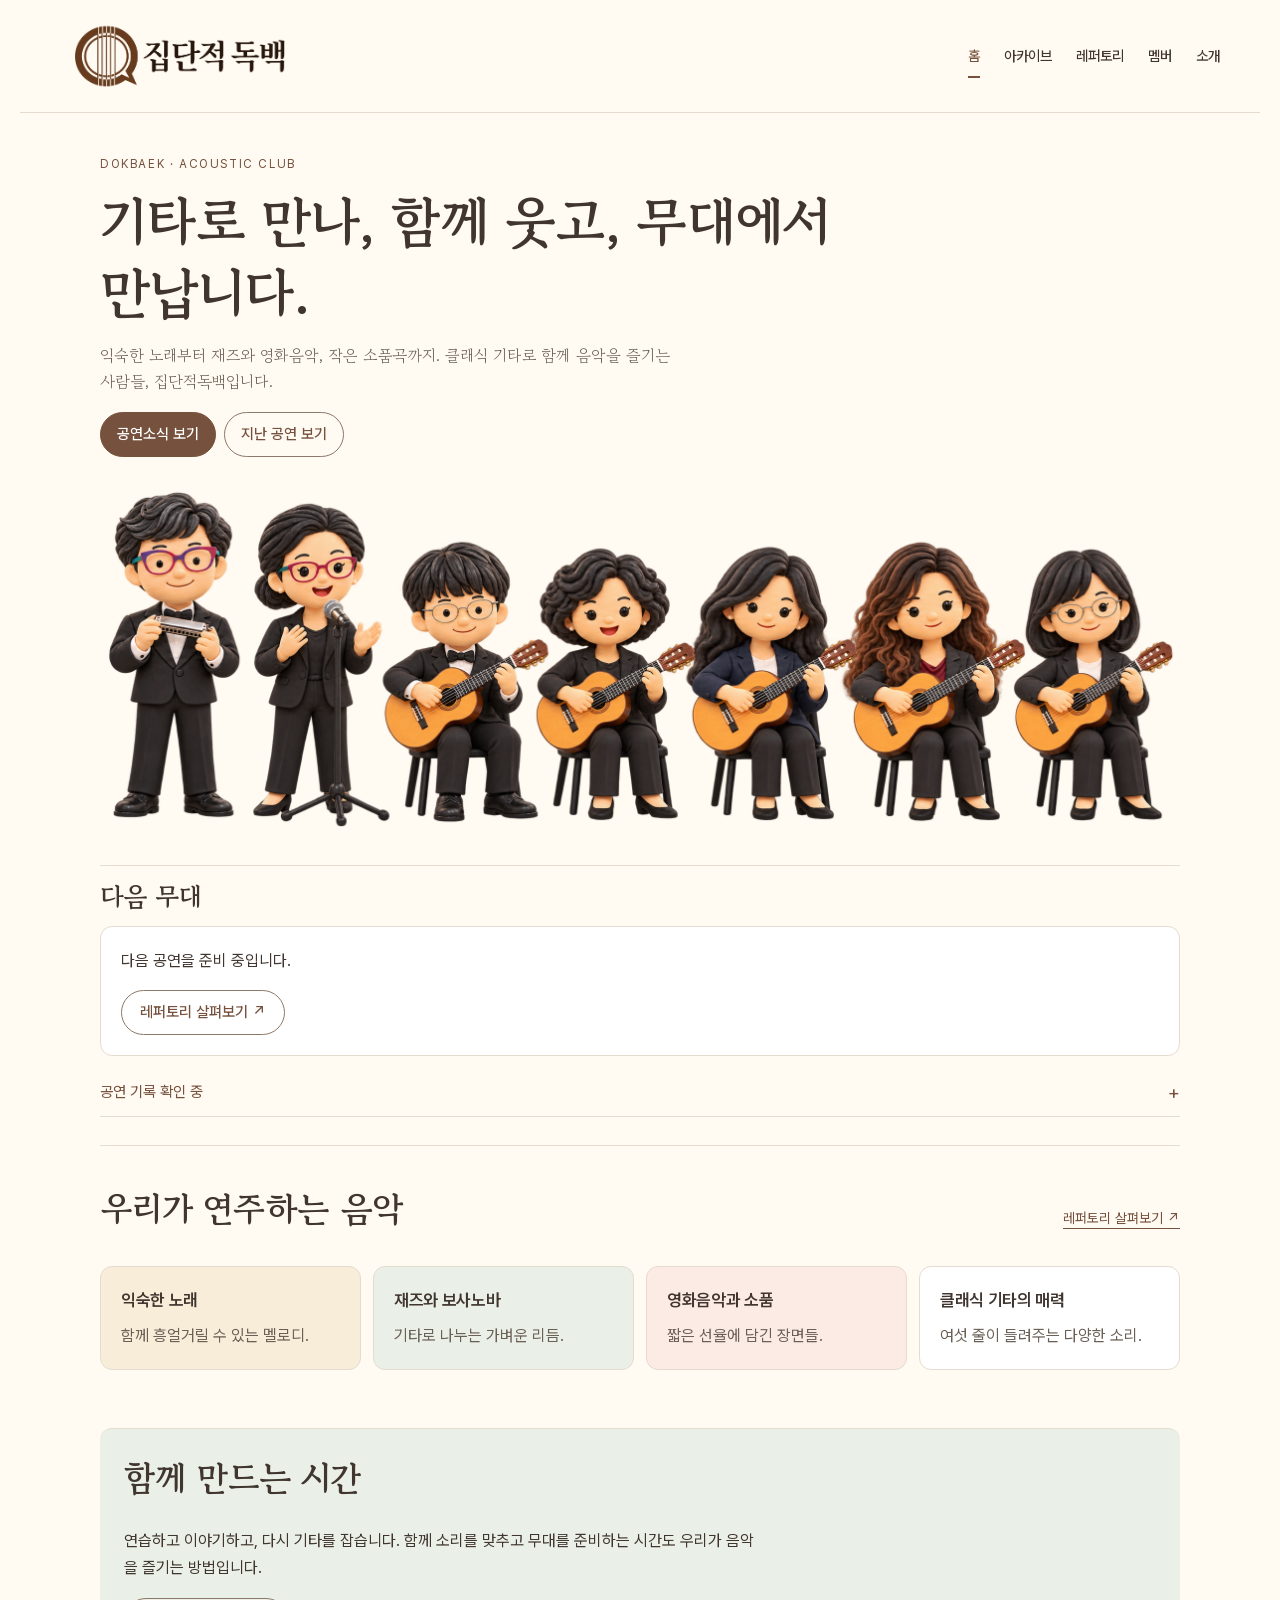
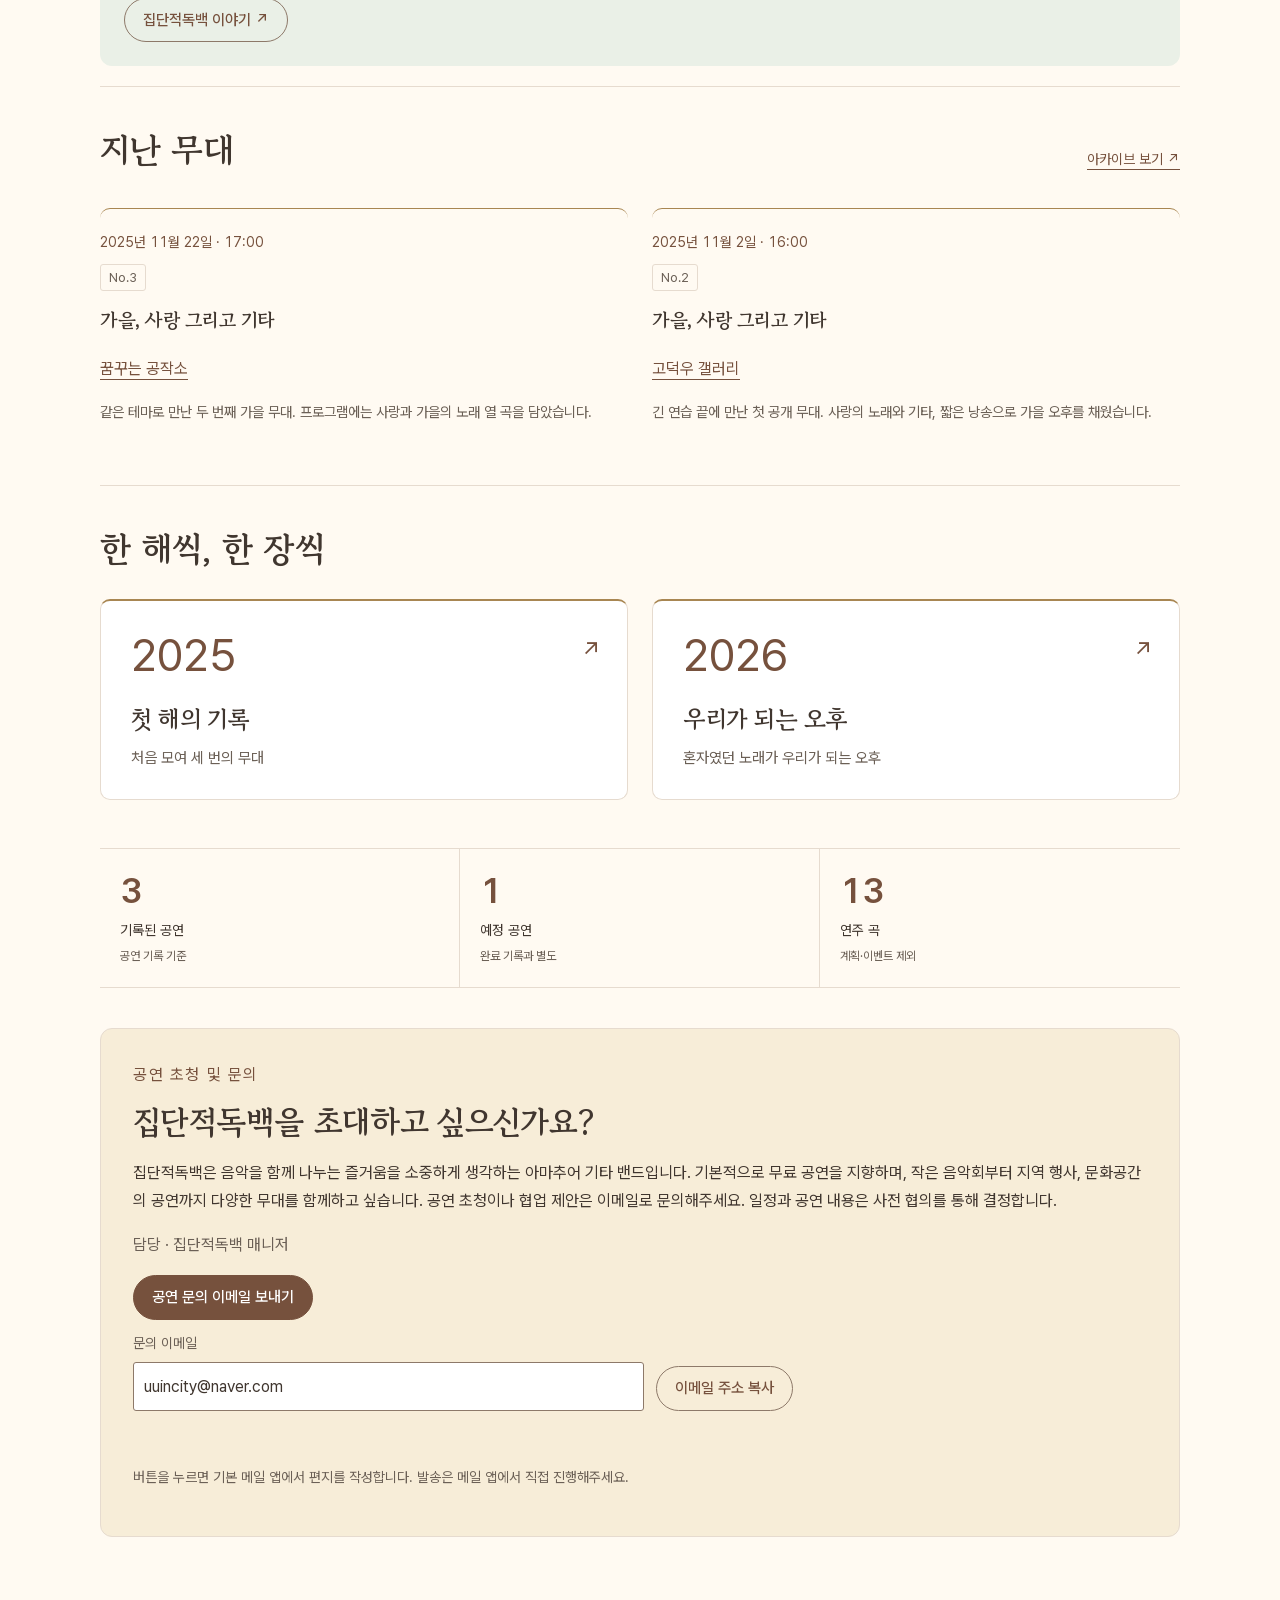
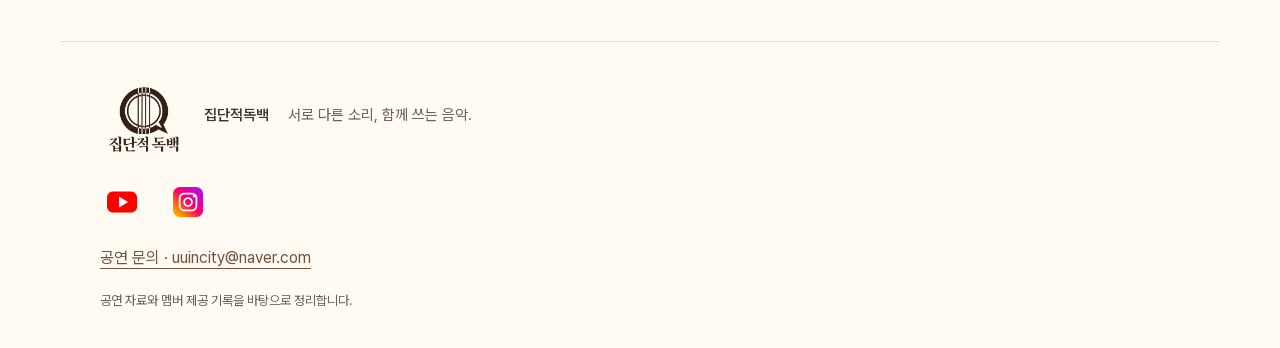
==== commit 8ce4d771: "디자인 개편및 곡정보 update" ====
--- a/index.html
+++ b/index.html
@@ -1,9 +1,19 @@
 <!doctype html>
 <html lang="ko"><head><meta charset="utf-8"><meta name="viewport" content="width=device-width, initial-scale=1">
-<meta name="description" content="클래식 기타 밴드 집단적독백의 공연과 레퍼토리 기록">
+<meta name="description" content="기타로 만나, 함께 웃고, 무대에서 만납니다. 익숙한 노래와 재즈, 영화음악을 함께 즐기는 집단적독백의 공연 소식과 기록.">
+<meta property="og:type" content="website">
+<meta property="og:title" content="집단적독백 · 기타로 만나, 함께 즐기는 음악">
+<meta property="og:description" content="익숙한 노래와 재즈, 영화음악과 작은 소품곡. 집단적독백의 다음 무대와 지난 공연을 만나보세요.">
+<meta property="og:url" content="https://uincity.github.io/dokbaek/">
+<meta property="og:image" content="https://uincity.github.io/dokbaek/image/dokbake_logo_2.png">
+<meta property="og:image:alt" content="집단적독백 로고">
+<meta name="twitter:card" content="summary">
+<meta name="twitter:title" content="집단적독백 · 함께 즐기는 기타 음악">
+<meta name="twitter:description" content="집단적독백의 다음 무대와 지난 공연 기록.">
+<meta name="twitter:image" content="https://uincity.github.io/dokbaek/image/dokbake_logo_2.png">
 <meta name="referrer" content="strict-origin-when-cross-origin">
 <meta http-equiv="Content-Security-Policy" content="default-src 'self'; script-src 'self'; style-src 'self'; font-src 'self'; img-src 'self' data:; connect-src 'self'; frame-src https://www.youtube-nocookie.com; object-src 'none'; base-uri 'self'">
-<title>홈 · 집단적독백</title><link rel="stylesheet" href="assets/css/fonts.css"><link rel="stylesheet" href="assets/css/site.css"><script type="module" src="assets/js/site.js"></script></head>
+<title>집단적독백 · 함께 즐기는 기타 음악과 공연 소식</title><link rel="stylesheet" href="assets/css/fonts.css"><link rel="stylesheet" href="assets/css/site.css"><script type="module" src="assets/js/site.js"></script></head>
 <body data-page="index"><a class="skip" href="#main">본문으로 건너뛰기</a>
 <header class="site-header"><a class="brand" href="index.html"><img class="brand-logo" src="image/dokbake_logo_2.png" width="2172" height="724" alt="집단적독백"></a>
 <button class="menu-toggle" aria-expanded="false" aria-controls="main-nav">메뉴</button>
--- a/assets/css/site.css
+++ b/assets/css/site.css
@@ -1,6 +1,7 @@
 :root {
-  --paper:#F7F3EC;--card:#FFFCF7;--ink:#302923;--walnut:#76513D;--brass:#A88652;
-  --red:#C8372D;--muted:#6B6056;--line:#D9CFC1;--wood-light:#EBDEC9;--grid:#C8372D30;
+  --paper:#FFFAF2;--card:#FFFFFF;--ink:#40362F;--walnut:#76513D;--brass:#A88652;
+  --red:#B03E30;--muted:#6B6056;--line:#E6DBCF;--wood-light:#F4D78E;--grid:#C8372D30;
+  --coral:#E77661;--butter:#F4D78E;--sage:#A5BBA5;--control-line:#8D7969;
   --serif:'Gowun Batang','Batang','바탕',Georgia,serif;
   --sans:'Pretendard Variable','Apple SD Gothic Neo','Malgun Gothic',sans-serif;--mono:var(--sans);--header-offset:100px;
 }
@@ -152,7 +153,7 @@
 .site-footer{max-width:1160px;padding:30px 40px 35px;margin:auto;border-top:1px solid var(--line);font-size:.9375rem}.site-footer p{font-weight:500}.site-footer p span{font-weight:normal;color:var(--muted);margin-left:15px}
 .site-footer #footer-links{display:flex;gap:22px;margin-bottom:12px}.site-footer #footer-links a{min-height:44px;display:flex;align-items:center}.site-footer small{font-size:.8125rem}
 .footer-brand{display:flex;align-items:center;gap:16px;margin-bottom:20px}.footer-logo{width:88px;height:auto;flex-shrink:0}.footer-brand p{margin-bottom:0}
-body[data-page="index"] #footer-links a{min-width:44px;justify-content:center}
+.site-footer #footer-links a{min-width:44px;justify-content:center}
 .channel-icon{width:32px;height:32px;object-fit:contain}
 @media(max-width:767px){.brand-logo{width:195px}.footer-brand{gap:12px}.footer-logo{width:72px}}
 dialog{padding:20px;border:1px solid var(--brass);border-radius:4px;background:var(--card);max-width:min(900px,95vw);max-height:94vh;width:fit-content}dialog::backdrop{background:#302923D9}
@@ -200,10 +201,97 @@
   .hero-bottom .actions{width:100%}.hero-bottom .button{flex:1;padding:10px;font-size:.875rem}.filter-bottom{align-items:flex-start}.filter-bottom p{font-size:.875rem}
   .song-card>summary{column-gap:10px}.song-card summary strong{font-size:1rem}.song-card .history-count{font-size:.75rem}
 }
-.concert-section,.set-item,.member-detail{scroll-margin-top:12px}
+.concert-section,.set-item,.member-detail{scroll-margin-top:var(--header-offset)}
 .notice,.historical-note,.history p{font-size:1rem}
 .album-cover .stat small{font-size:.75rem}
 @media(prefers-reduced-motion:reduce){html{scroll-behavior:auto}*,*::before,*::after{animation:none!important;transition:none!important}
   .cover-entering .hero h1,.cover-entering .hero .eyebrow,.cover-entering .lede,.cover-entering .album-art,.timeline-entering{opacity:1;transform:none}
   .guitar-string,.concert-timeline::before{transform:none}
 }
+
+/* Friendly acoustic club: mobile defaults, wider layouts only when space permits. */
+h1,h2{font-family:var(--serif);font-weight:700}
+.album-cover h1,.concert-heading h2,.about-signature{font-family:var(--serif)}
+.button{border-radius:24px;min-height:44px;display:inline-flex;align-items:center;justify-content:center;border-color:var(--control-line)}
+.button.primary{background:var(--walnut);color:white;border-color:var(--walnut)}
+.menu-toggle,input,select,textarea{border-color:var(--control-line)}
+.year-tabs a{min-width:60px;min-height:44px;flex-shrink:0}
+.year-tabs{overflow-x:auto;flex-wrap:nowrap;max-width:100%}
+#upcoming,#past-shows{scroll-margin-top:var(--header-offset)}
+.home-hero{position:relative;padding:28px 0 20px;min-width:0}
+.home-hero .eyebrow{margin-bottom:12px;font-size:.75rem}
+.home-hero h1{font-size:clamp(1.75rem,7vw,3.5rem);line-height:1.3;max-width:780px;margin-bottom:14px;white-space:normal}
+.home-hero .lede{font:400 1rem/1.65 var(--serif);max-width:620px}
+.home-hero .actions{display:flex;flex-wrap:wrap;gap:8px;margin-top:18px}
+.home-hero .button{font-size:.9375rem;padding:10px 16px}
+.home-hero .group-art{margin-top:20px;aspect-ratio:3/1}
+.home-hero .group-art img{object-fit:contain}
+.upcoming-section{padding:12px 0 28px}
+.upcoming-section .section-head{margin-bottom:12px}
+.upcoming-section .section-head h2{font-size:1.25rem}
+.upcoming-feature{position:relative;background:var(--card);border:1px solid var(--line);border-top:4px solid var(--coral);padding:20px;border-radius:12px;min-width:0}
+.upcoming-feature h3{font-size:clamp(1.35rem,5vw,2rem);line-height:1.4;margin:10px 0}
+.upcoming-feature p{margin:6px 0;overflow-wrap:anywhere}
+.upcoming-feature .show-date{font-size:1.125rem;font-weight:600;font-variant-numeric:tabular-nums}
+.upcoming-feature .button{margin-top:12px}
+.upcoming-feature .show-story{font-size:.9375rem;color:var(--muted);margin-top:16px;max-width:650px}
+.upcoming-copy{min-width:0}
+.preview-main{display:block;text-decoration:none}
+.preview-main:hover h3{text-decoration:underline}
+.venue-link{display:inline-flex;align-items:center;min-height:44px;color:var(--walnut);overflow-wrap:anywhere}
+@media(max-width:767px){
+  .upcoming-copy .show-venue{margin:0}
+  .upcoming-copy .show-date{margin-bottom:0}
+  .upcoming-copy .button{margin-top:8px}
+}
+.performance-inquiry{padding:24px 20px;margin:0 0 32px;border:1px solid var(--line);border-radius:12px;background:#F7EDD8;scroll-margin-top:var(--header-offset)}
+.performance-inquiry .eyebrow{margin-bottom:10px}
+.performance-inquiry h2{font-size:clamp(1.5rem,4vw,2rem);margin-bottom:16px}
+.performance-inquiry>p{font-size:1rem;line-height:1.75}
+.inquiry-manager{color:var(--muted)}
+.inquiry-controls{display:grid;grid-template-columns:minmax(0,1fr);gap:12px}
+.inquiry-controls .button{width:100%;min-height:44px}
+.inquiry-controls input{font-size:16px;border-color:var(--control-line)}
+.inquiry-status{margin:12px 0 0;min-height:1.75em;color:var(--ink)}
+.footer-inquiry{display:flex;align-items:center;min-height:44px;width:fit-content;max-width:100%;overflow-wrap:anywhere;word-break:break-word;font-size:1rem;margin-bottom:8px;color:var(--walnut)}
+@media(min-width:768px){
+  .performance-inquiry{padding:32px}
+  .inquiry-controls{grid-template-columns:minmax(0,1fr) auto;align-items:end;max-width:660px}
+  .inquiry-send{grid-column:1/-1;justify-self:start;width:auto!important}
+}
+.upcoming-poster{display:block;width:150px;max-width:100%;margin-top:20px;padding:0;border:0;align-self:start}
+.upcoming-poster .print-image{aspect-ratio:2/3;background:transparent}
+@media(min-width:768px){
+  .upcoming-feature.has-poster{display:grid;grid-template-columns:minmax(0,1fr) 200px;gap:28px;align-items:center}
+  .upcoming-poster{width:100%;margin-top:0}
+}
+.upcoming-section .card-grid{margin-top:16px}
+.schedule-pending{margin-top:14px;border-bottom:1px solid var(--line)}
+.schedule-pending a{display:inline-block;min-height:44px;padding:8px 0}
+.schedule-empty{padding:20px;background:var(--card);border:1px solid var(--line);border-radius:12px}
+.music-highlights{display:grid;grid-template-columns:minmax(0,1fr);gap:12px}
+.music-highlights article{padding:20px;border-radius:12px;background:#F7EDD8;border:1px solid var(--line)}
+.music-highlights article:nth-child(2){background:#EAF0E7}
+.music-highlights article:nth-child(3){background:#FCEAE4}
+.music-highlights article:nth-child(4){background:var(--card)}
+.music-highlights h3{font-size:1.0625rem;margin-bottom:8px}
+.music-highlights p{margin:0;color:var(--muted);font-size:1rem}
+.together-section{margin:20px 0;padding:24px;background:#EAF0E7;border-radius:12px}
+.together-section p{max-width:640px}
+.concert-preview,.year-card,.member-card,.concert-cover,.member-detail{border-radius:10px}
+main,article,section,.card-grid>*{min-width:0;overflow-wrap:anywhere}
+@media(max-width:760px){
+  .site-header{padding:10px 20px}.brand-logo{width:174px;max-width:100%;height:auto}
+  #main-nav a[aria-current=page]{background:#F7EDD8}
+  .home-hero .lede{font-size:1rem}
+}
+@media(max-width:350px){
+  main{padding-left:16px;padding-right:16px}.site-header{padding-left:16px;padding-right:16px;gap:8px}
+  .brand-logo{width:160px}.upcoming-feature{padding:16px}.home-hero .button{padding:10px 12px}
+}
+@media(min-width:600px){.music-highlights{grid-template-columns:repeat(2,minmax(0,1fr))}}
+@media(min-width:900px){
+  .home-hero{padding:42px 0 28px}.home-hero h1{font-size:3.4rem}
+  .upcoming-feature{padding:28px 32px}.upcoming-section .section-head h2{font-size:1.6rem}
+  .music-highlights{grid-template-columns:repeat(4,minmax(0,1fr))}
+}
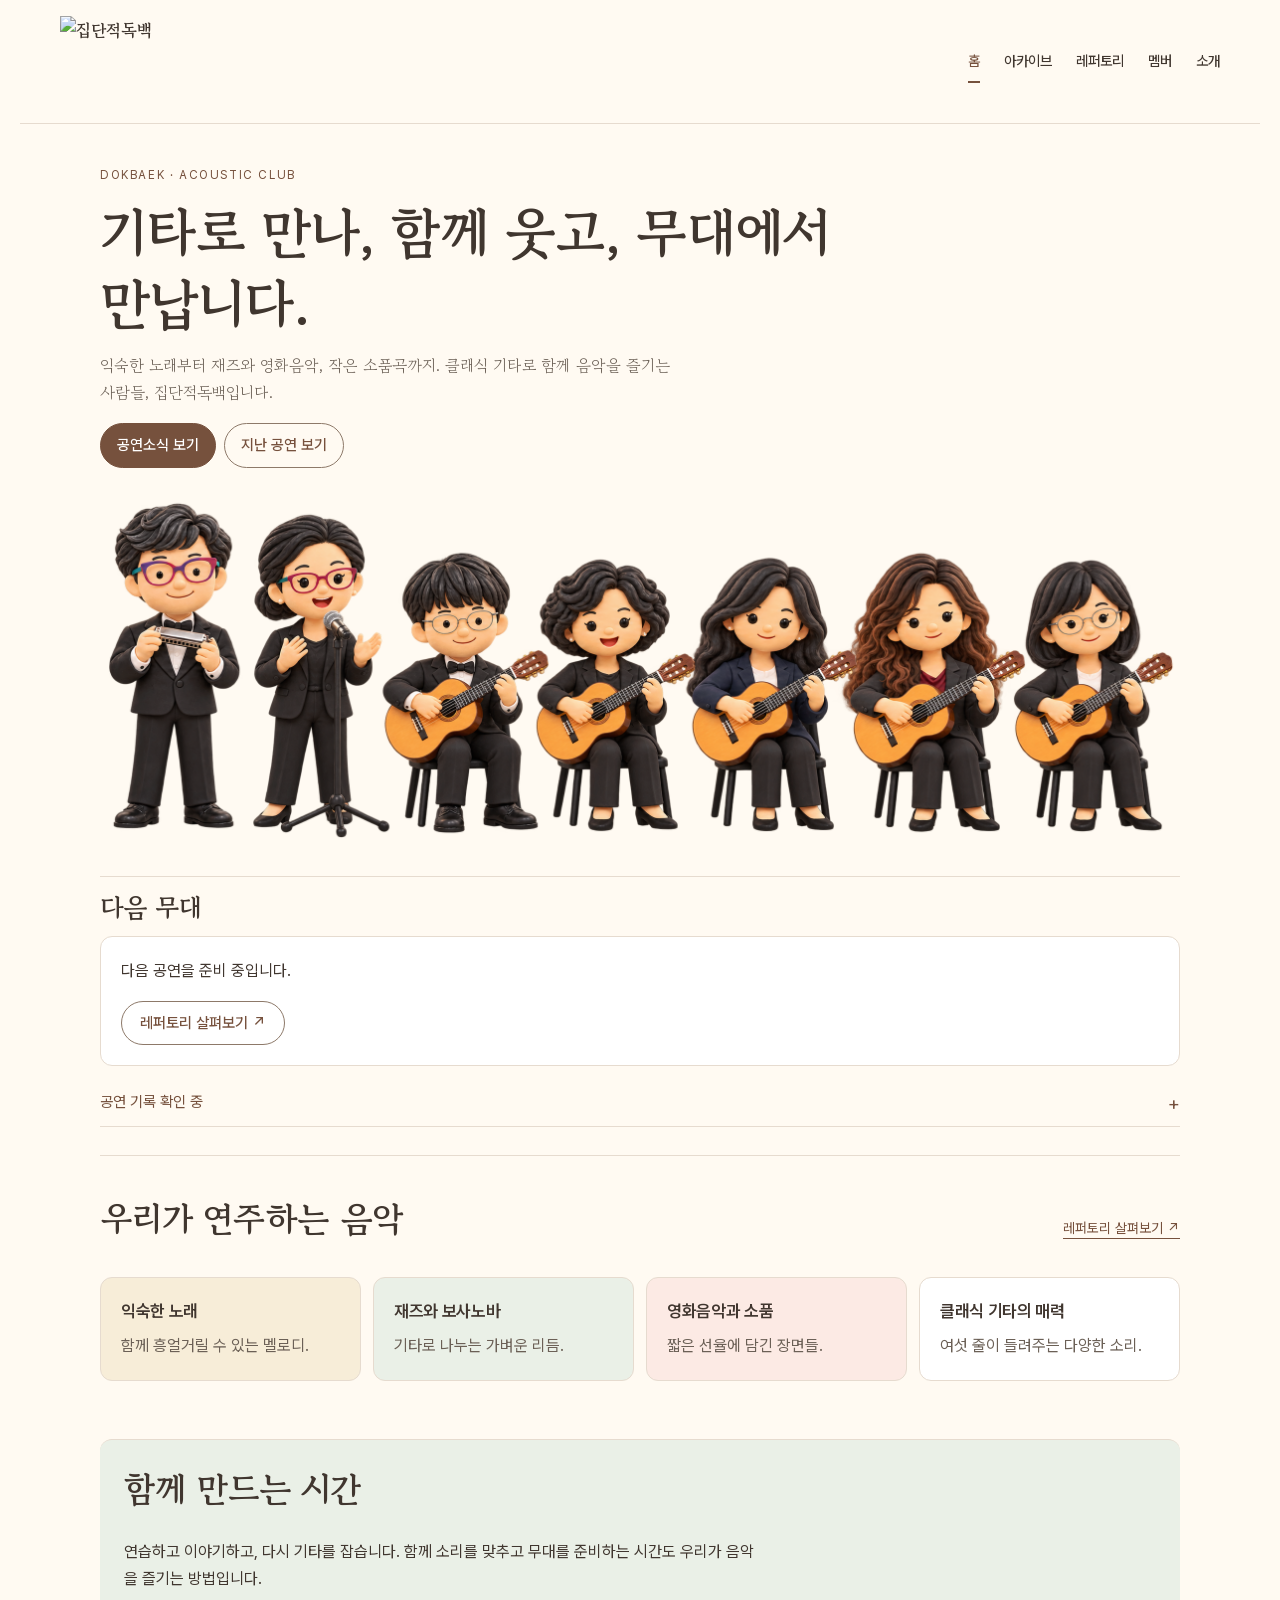
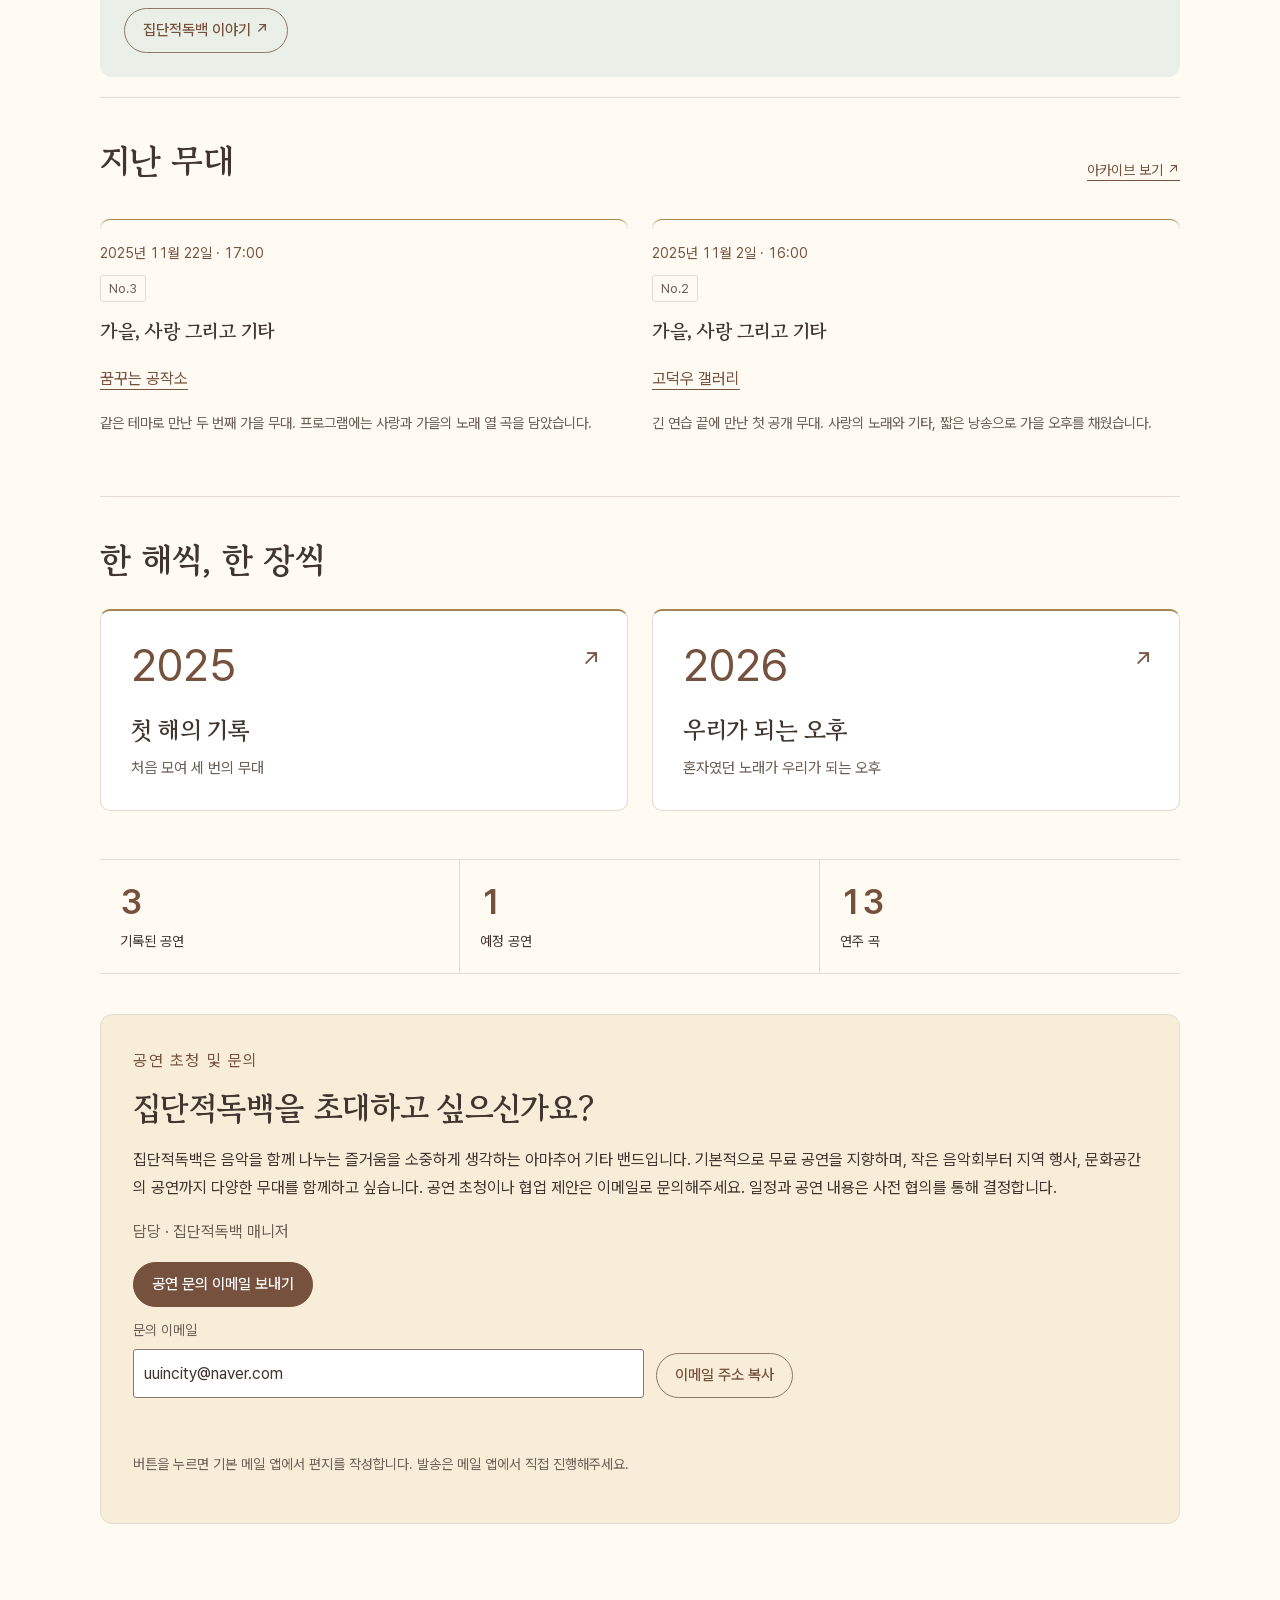
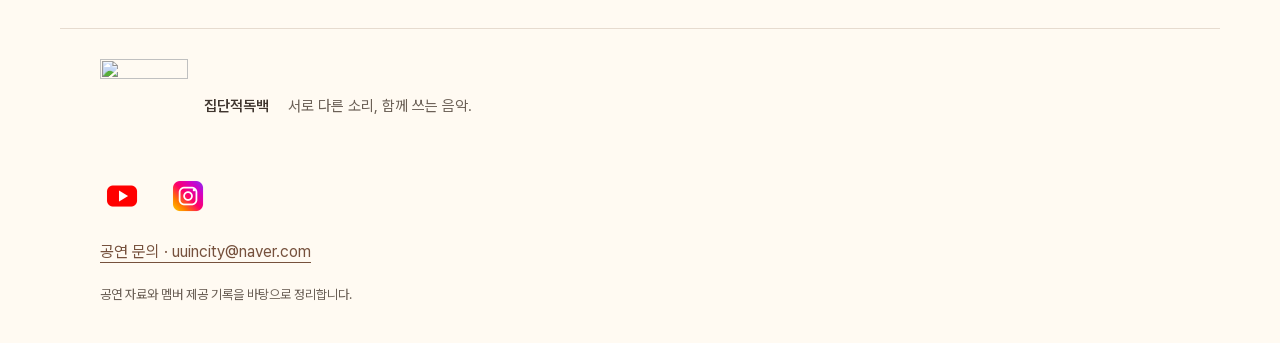
==== commit ddc95b6e: "로고교체" ====
--- a/index.html
+++ b/index.html
@@ -5,21 +5,21 @@
 <meta property="og:title" content="집단적독백 · 기타로 만나, 함께 즐기는 음악">
 <meta property="og:description" content="익숙한 노래와 재즈, 영화음악과 작은 소품곡. 집단적독백의 다음 무대와 지난 공연을 만나보세요.">
 <meta property="og:url" content="https://uincity.github.io/dokbaek/">
-<meta property="og:image" content="https://uincity.github.io/dokbaek/image/dokbake_logo_2.png">
+<meta property="og:image" content="https://uincity.github.io/dokbaek/image/dokbaek_logo_horizontal.png">
 <meta property="og:image:alt" content="집단적독백 로고">
 <meta name="twitter:card" content="summary">
 <meta name="twitter:title" content="집단적독백 · 함께 즐기는 기타 음악">
 <meta name="twitter:description" content="집단적독백의 다음 무대와 지난 공연 기록.">
-<meta name="twitter:image" content="https://uincity.github.io/dokbaek/image/dokbake_logo_2.png">
+<meta name="twitter:image" content="https://uincity.github.io/dokbaek/image/dokbaek_logo_horizontal.png">
 <meta name="referrer" content="strict-origin-when-cross-origin">
 <meta http-equiv="Content-Security-Policy" content="default-src 'self'; script-src 'self'; style-src 'self'; font-src 'self'; img-src 'self' data:; connect-src 'self'; frame-src https://www.youtube-nocookie.com; object-src 'none'; base-uri 'self'">
 <title>집단적독백 · 함께 즐기는 기타 음악과 공연 소식</title><link rel="stylesheet" href="assets/css/fonts.css"><link rel="stylesheet" href="assets/css/site.css"><script type="module" src="assets/js/site.js"></script></head>
 <body data-page="index"><a class="skip" href="#main">본문으로 건너뛰기</a>
-<header class="site-header"><a class="brand" href="index.html"><img class="brand-logo" src="image/dokbake_logo_2.png" width="2172" height="724" alt="집단적독백"></a>
+<header class="site-header"><a class="brand" href="index.html"><img class="brand-logo" src="image/dokbaek_logo_horizontal.png" width="715" height="270" alt="집단적독백"></a>
 <button class="menu-toggle" aria-expanded="false" aria-controls="main-nav">메뉴</button>
 <nav id="main-nav" aria-label="주 메뉴"><a href="index.html">홈</a><a href="archive.html?year=2025">아카이브</a><a href="repertoire.html">레퍼토리</a><a href="members.html">멤버</a><a href="about.html">소개</a></nav></header>
 <main id="main" tabindex="-1"><p class="loading" role="status">기록을 불러오는 중입니다.</p></main>
 <noscript><p>이 아카이브를 보려면 JavaScript를 켜 주세요.</p></noscript>
-<footer class="site-footer"><div class="footer-brand"><img class="footer-logo" src="image/dokbake_logo_3.png" width="1254" height="1254" alt="" loading="lazy"><p><strong>집단적독백</strong> <span>서로 다른 소리, 함께 쓰는 음악.</span></p></div><div id="footer-links"></div><small>공연 자료와 멤버 제공 기록을 바탕으로 정리합니다.</small></footer>
+<footer class="site-footer"><div class="footer-brand"><img class="footer-logo" src="image/dokbaek_logo_vertical.png" width="530" height="575" alt="" loading="lazy"><p><strong>집단적독백</strong> <span>서로 다른 소리, 함께 쓰는 음악.</span></p></div><div id="footer-links"></div><small>공연 자료와 멤버 제공 기록을 바탕으로 정리합니다.</small></footer>
 <dialog id="media-dialog" aria-labelledby="media-title"><div class="dialog-toolbar"><h2 id="media-title">공연 인쇄물</h2><button id="close-dialog" autofocus>닫기 ×</button></div><div id="media-content"></div></dialog>
 </body></html>
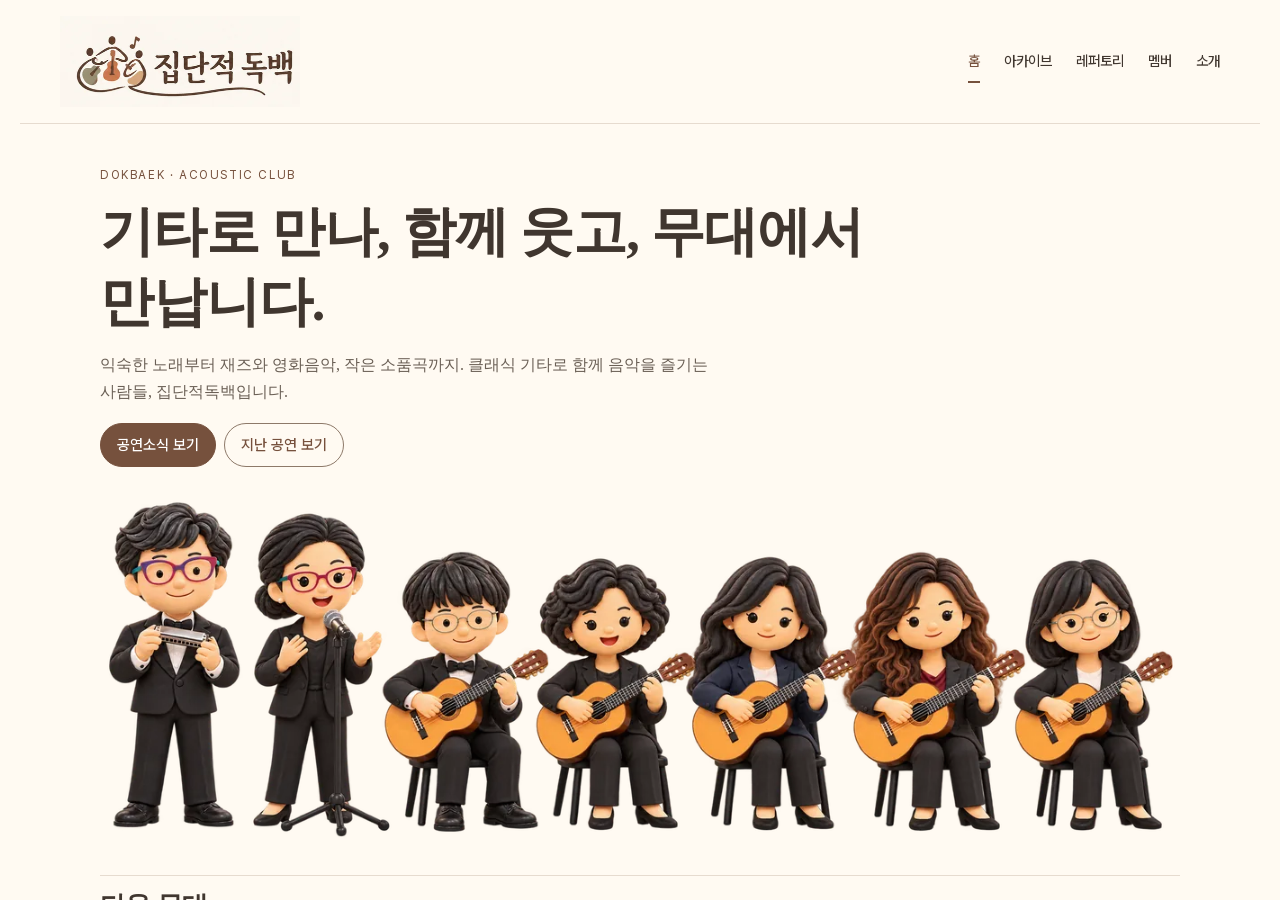
==== commit 21933826: "모바일이미지 로딩 최적화" ====
--- a/index.html
+++ b/index.html
@@ -15,11 +15,11 @@
 <meta http-equiv="Content-Security-Policy" content="default-src 'self'; script-src 'self'; style-src 'self'; font-src 'self'; img-src 'self' data:; connect-src 'self'; frame-src https://www.youtube-nocookie.com; object-src 'none'; base-uri 'self'">
 <title>집단적독백 · 함께 즐기는 기타 음악과 공연 소식</title><link rel="stylesheet" href="assets/css/fonts.css"><link rel="stylesheet" href="assets/css/site.css"><script type="module" src="assets/js/site.js"></script></head>
 <body data-page="index"><a class="skip" href="#main">본문으로 건너뛰기</a>
-<header class="site-header"><a class="brand" href="index.html"><img class="brand-logo" src="image/dokbaek_logo_horizontal.png" width="715" height="270" alt="집단적독백"></a>
+<header class="site-header"><a class="brand" href="index.html"><img class="brand-logo" src="image/dokbaek_logo_horizontal.png" width="715" height="270" alt="집단적독백" srcset="image/optimized/c98e3ac357d472f0-160.webp 160w, image/optimized/c98e3ac357d472f0-480.webp 480w, image/optimized/c98e3ac357d472f0-715.webp 715w" sizes="(max-width:350px) 160px, (max-width:760px) 174px, (max-width:767px) 195px, 240px" decoding="async"></a>
 <button class="menu-toggle" aria-expanded="false" aria-controls="main-nav">메뉴</button>
 <nav id="main-nav" aria-label="주 메뉴"><a href="index.html">홈</a><a href="archive.html?year=2025">아카이브</a><a href="repertoire.html">레퍼토리</a><a href="members.html">멤버</a><a href="about.html">소개</a></nav></header>
 <main id="main" tabindex="-1"><p class="loading" role="status">기록을 불러오는 중입니다.</p></main>
 <noscript><p>이 아카이브를 보려면 JavaScript를 켜 주세요.</p></noscript>
-<footer class="site-footer"><div class="footer-brand"><img class="footer-logo" src="image/dokbaek_logo_vertical.png" width="530" height="575" alt="" loading="lazy"><p><strong>집단적독백</strong> <span>서로 다른 소리, 함께 쓰는 음악.</span></p></div><div id="footer-links"></div><small>공연 자료와 멤버 제공 기록을 바탕으로 정리합니다.</small></footer>
+<footer class="site-footer"><div class="footer-brand"><img class="footer-logo" src="image/dokbaek_logo_vertical.png" width="530" height="575" alt="" loading="lazy" srcset="image/optimized/7d8ec83e1ad6ce6c-160.webp 160w, image/optimized/7d8ec83e1ad6ce6c-480.webp 480w, image/optimized/7d8ec83e1ad6ce6c-530.webp 530w" sizes="(max-width:767px) 72px, 88px" decoding="async"><p><strong>집단적독백</strong> <span>서로 다른 소리, 함께 쓰는 음악.</span></p></div><div id="footer-links"></div><small>공연 자료와 멤버 제공 기록을 바탕으로 정리합니다.</small></footer>
 <dialog id="media-dialog" aria-labelledby="media-title"><div class="dialog-toolbar"><h2 id="media-title">공연 인쇄물</h2><button id="close-dialog" autofocus>닫기 ×</button></div><div id="media-content"></div></dialog>
 </body></html>
--- a/assets/css/site.css
+++ b/assets/css/site.css
@@ -12,7 +12,7 @@
 button,.button,#main-nav a,.member-card h3{font-weight:500}
 button,a,input,select,summary{touch-action:manipulation}button{cursor:pointer}button:disabled{cursor:default}
 a:focus-visible,button:focus-visible,input:focus-visible,select:focus-visible,summary:focus-visible,[tabindex]:focus-visible{outline:3px solid var(--walnut);outline-offset:4px}
-img{display:block;max-width:100%}h1,h2,h3,p{margin-top:0}
+img{display:block;max-width:100%;height:auto}h1,h2,h3,p{margin-top:0}
 h1,h2{font-family:var(--serif);font-weight:700;line-height:1.4;letter-spacing:-.02em;word-break:keep-all;overflow-wrap:anywhere}
 h1{font-size:clamp(2.1rem,4.1vw,3.65rem);margin-bottom:24px}h2{font-size:clamp(1.65rem,2.8vw,2.15rem)}
 h3{font:600 1.15rem/1.55 var(--sans);letter-spacing:-.02em;word-break:keep-all;overflow-wrap:anywhere}
@@ -150,6 +150,13 @@
 .member-detail{padding:28px;background:var(--card);border:1px solid var(--line);border-radius:3px;scroll-margin-top:var(--header-offset)}.member-detail h2{font-size:1.7rem}
 .prose{max-width:740px;font-size:1.0625rem;line-height:1.85;word-break:keep-all;overflow-wrap:anywhere}.prose h2{margin-top:38px}
 .about-signature{font:1.8rem/1.7 var(--serif);color:var(--walnut);margin:30px 0}.channel-list{display:flex;gap:18px;flex-wrap:wrap}.channel-list a{min-height:44px;display:flex;align-items:center;color:var(--walnut)}
+.about-moment{margin:0 0 32px;min-width:0}
+.about-moment .image-wrap{display:block;border-radius:12px;overflow:hidden;background:var(--card)}
+.about-moment img{display:block;width:100%;height:auto}
+.about-moment figcaption{margin-top:10px;color:var(--muted);font-size:.875rem;line-height:1.7}
+.about-moments{display:grid;grid-template-columns:minmax(0,1fr);gap:20px;margin:28px 0 36px}
+.about-moments .about-moment{margin:0}
+@media(min-width:768px){.about-moments{grid-template-columns:repeat(3,minmax(0,1fr));gap:24px}}
 .site-footer{max-width:1160px;padding:30px 40px 35px;margin:auto;border-top:1px solid var(--line);font-size:.9375rem}.site-footer p{font-weight:500}.site-footer p span{font-weight:normal;color:var(--muted);margin-left:15px}
 .site-footer #footer-links{display:flex;gap:22px;margin-bottom:12px}.site-footer #footer-links a{min-height:44px;display:flex;align-items:center}.site-footer small{font-size:.8125rem}
 .footer-brand{display:flex;align-items:center;gap:16px;margin-bottom:20px}.footer-logo{width:88px;height:auto;flex-shrink:0}.footer-brand p{margin-bottom:0}
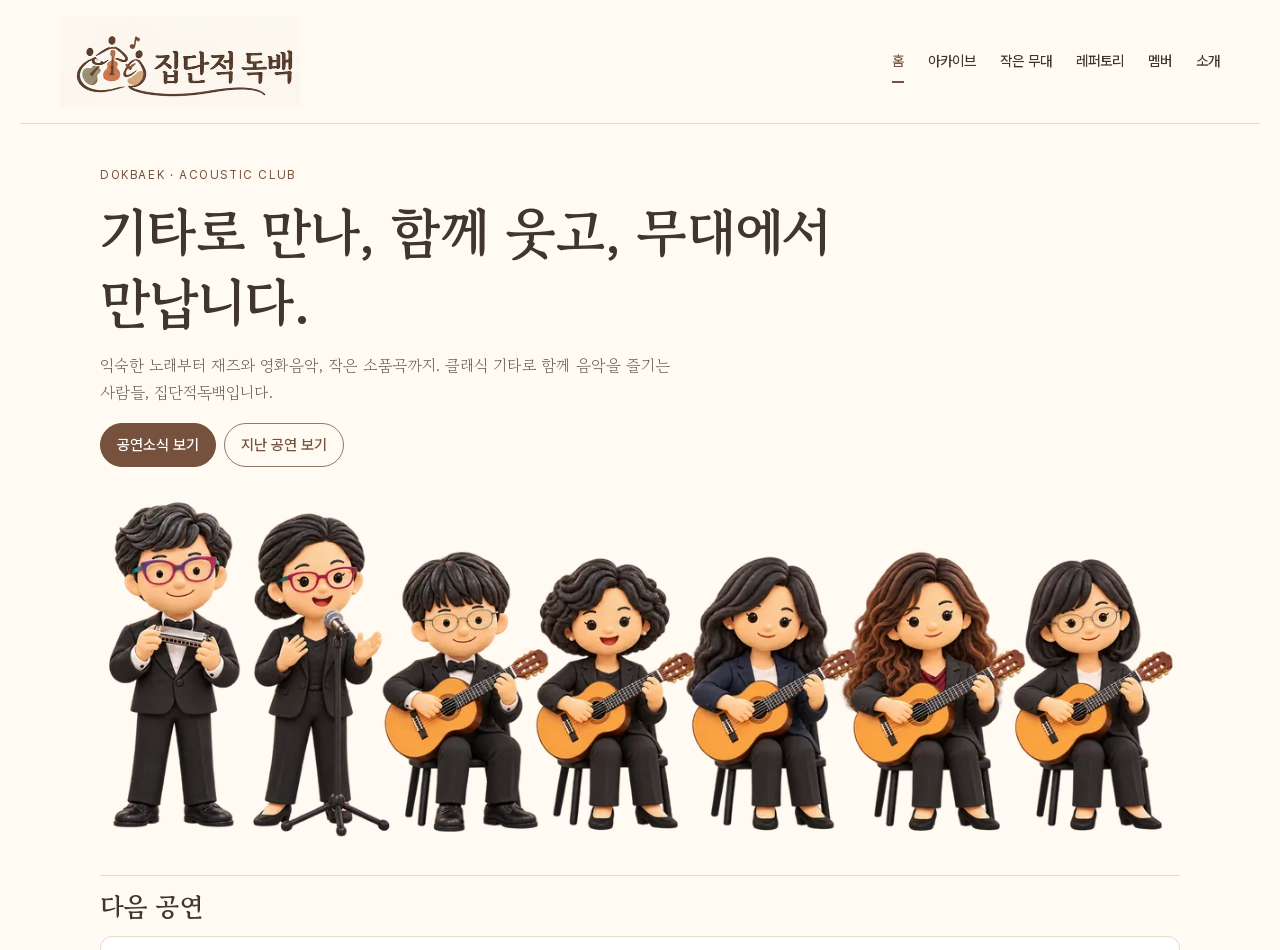
==== commit e567f19a: "작은무대 업데이트" ====
--- a/index.html
+++ b/index.html
@@ -17,9 +17,9 @@
 <body data-page="index"><a class="skip" href="#main">본문으로 건너뛰기</a>
 <header class="site-header"><a class="brand" href="index.html"><img class="brand-logo" src="image/dokbaek_logo_horizontal.png" width="715" height="270" alt="집단적독백" srcset="image/optimized/c98e3ac357d472f0-160.webp 160w, image/optimized/c98e3ac357d472f0-480.webp 480w, image/optimized/c98e3ac357d472f0-715.webp 715w" sizes="(max-width:350px) 160px, (max-width:760px) 174px, (max-width:767px) 195px, 240px" decoding="async"></a>
 <button class="menu-toggle" aria-expanded="false" aria-controls="main-nav">메뉴</button>
-<nav id="main-nav" aria-label="주 메뉴"><a href="index.html">홈</a><a href="archive.html?year=2025">아카이브</a><a href="repertoire.html">레퍼토리</a><a href="members.html">멤버</a><a href="about.html">소개</a></nav></header>
+<nav id="main-nav" aria-label="주 메뉴"><a href="index.html">홈</a><a href="archive.html?year=2025">아카이브</a><a href="unit.html">작은 무대</a><a href="repertoire.html">레퍼토리</a><a href="members.html">멤버</a><a href="about.html">소개</a></nav></header>
 <main id="main" tabindex="-1"><p class="loading" role="status">기록을 불러오는 중입니다.</p></main>
 <noscript><p>이 아카이브를 보려면 JavaScript를 켜 주세요.</p></noscript>
-<footer class="site-footer"><div class="footer-brand"><img class="footer-logo" src="image/dokbaek_logo_vertical.png" width="530" height="575" alt="" loading="lazy" srcset="image/optimized/7d8ec83e1ad6ce6c-160.webp 160w, image/optimized/7d8ec83e1ad6ce6c-480.webp 480w, image/optimized/7d8ec83e1ad6ce6c-530.webp 530w" sizes="(max-width:767px) 72px, 88px" decoding="async"><p><strong>집단적독백</strong> <span>서로 다른 소리, 함께 쓰는 음악.</span></p></div><div id="footer-links"></div><small>공연 자료와 멤버 제공 기록을 바탕으로 정리합니다.</small></footer>
+<footer class="site-footer"><div class="footer-brand"><img class="footer-logo" src="image/dokbaek_logo_vertical.png" width="530" height="575" alt="" loading="lazy" srcset="image/optimized/7d8ec83e1ad6ce6c-160.webp 160w, image/optimized/7d8ec83e1ad6ce6c-480.webp 480w, image/optimized/7d8ec83e1ad6ce6c-530.webp 530w" sizes="(max-width:767px) 72px, 88px" decoding="async"><p><strong>집단적독백</strong> <span>서로 다른 소리, 함께 쓰는 음악.</span></p></div><nav class="footer-nav" aria-label="푸터 메뉴"><a href="index.html">홈</a><a href="archive.html?year=2025">아카이브</a><a href="unit.html">작은 무대</a><a href="repertoire.html">레퍼토리</a><a href="members.html">멤버</a><a href="about.html">소개</a></nav><div id="footer-links"></div><small>공연 자료와 멤버 제공 기록을 바탕으로 정리합니다.</small></footer>
 <dialog id="media-dialog" aria-labelledby="media-title"><div class="dialog-toolbar"><h2 id="media-title">공연 인쇄물</h2><button id="close-dialog" autofocus>닫기 ×</button></div><div id="media-content"></div></dialog>
 </body></html>
--- a/assets/css/site.css
+++ b/assets/css/site.css
@@ -243,6 +243,13 @@
 .upcoming-feature .button{margin-top:12px}
 .upcoming-feature .show-story{font-size:.9375rem;color:var(--muted);margin-top:16px;max-width:650px}
 .upcoming-copy{min-width:0}
+.upcoming-copy>.button{margin-right:8px}
+.show-address{font-size:.9375rem;color:var(--muted);overflow-wrap:anywhere}
+.upcoming-program{margin-top:16px;border-top:1px solid var(--line);padding-top:8px}
+.upcoming-program summary{min-height:44px;padding:8px 0;cursor:pointer}
+.upcoming-program ol{padding-left:24px;margin-bottom:0}
+.upcoming-program li{padding:5px 0;overflow-wrap:anywhere}
+.setlist{scroll-margin-top:var(--header-offset)}
 .preview-main{display:block;text-decoration:none}
 .preview-main:hover h3{text-decoration:underline}
 .venue-link{display:inline-flex;align-items:center;min-height:44px;color:var(--walnut);overflow-wrap:anywhere}
@@ -302,3 +309,49 @@
   .upcoming-feature{padding:28px 32px}.upcoming-section .section-head h2{font-size:1.6rem}
   .music-highlights{grid-template-columns:repeat(4,minmax(0,1fr))}
 }
+
+/* Small stages share the archive paper, type and navigation. */
+#main-nav a{white-space:nowrap}
+.footer-nav{display:flex;flex-wrap:wrap;gap:4px 20px;margin:0 0 16px}
+.footer-nav a{display:inline-flex;align-items:center;min-height:44px;font-size:.875rem}
+.unit-hero{max-width:820px}
+.unit-hero .lede{color:var(--walnut);font-size:1.3rem}
+.unit-hero-copy{margin:24px 0 0;max-width:720px;line-height:1.9;word-break:keep-all;overflow-wrap:anywhere}
+.unit-intro{font-family:var(--serif);color:var(--muted);margin-top:-8px;margin-bottom:24px}
+.unit-grid{display:grid;grid-template-columns:minmax(0,1fr);gap:20px;align-items:start}
+.unit-card{display:grid;grid-template-columns:minmax(0,1fr);gap:18px;padding:24px 20px;border:1px solid var(--line);border-top:3px solid var(--brass);border-radius:10px;background:var(--card);scroll-margin-top:var(--header-offset)}
+.unit-date{display:flex;align-items:baseline;gap:10px;color:var(--walnut);font-variant-numeric:tabular-nums}
+.unit-date strong{font:700 2rem/1.2 var(--serif)}
+.unit-date small{font-size:.8125rem}
+.unit-copy{min-width:0}.unit-copy h3{font:700 1.45rem/1.5 var(--serif);margin:6px 0 12px}
+.unit-copy h3 a{text-decoration:none}.unit-copy h3 a:hover{text-decoration:underline}
+.unit-venue{margin:0 0 12px;word-break:keep-all;overflow-wrap:anywhere}
+.unit-description{color:var(--muted);font-size:.9375rem;margin-bottom:12px}
+.unit-count{font-size:.8125rem;color:var(--muted);margin-bottom:2px}
+.unit-members,.unit-performers{list-style:none;padding:0;margin:0;display:flex;flex-wrap:wrap;gap:0 14px}
+.unit-members a,.unit-performers a{display:inline-flex;align-items:center;min-height:44px;font-size:.9375rem;text-decoration:none;color:var(--walnut)}
+.unit-members a:hover,.unit-performers a:hover{text-decoration:underline}
+.unit-song-preview{font-size:.875rem;color:var(--muted);margin:8px 0 0;line-height:1.9}
+.unit-program{margin-top:18px;border-top:1px solid var(--line)}
+.unit-program>summary{min-height:48px;font-size:.9375rem}
+.unit-program>ol{list-style:none;counter-reset:unit-song;margin:0;padding:0}
+.unit-program>ol>li{counter-increment:unit-song;padding:18px 0;border-top:1px solid var(--line)}
+.unit-program h4{font-size:1rem;font-weight:600;line-height:1.7;margin:0 0 6px;overflow-wrap:anywhere}
+.unit-program h4::before{content:counter(unit-song,decimal-leading-zero) '. ';color:var(--walnut)}
+.unit-format{display:block;margin-bottom:8px}
+.unit-performers{gap:8px;align-items:stretch}
+.unit-performers>li{display:flex;flex-direction:column;padding:0 10px 8px;border:1px solid var(--line);border-radius:6px;max-width:100%;min-width:0}
+.unit-performers span{font-size:.8125rem;color:var(--muted);overflow-wrap:anywhere}
+.unit-media{display:grid;gap:16px;margin-top:20px}.unit-media video{display:block;width:100%}
+.unit-compact{padding:20px}.unit-compact .unit-copy h3{font-size:1.2rem}
+.unit-compact .unit-song-preview{display:none}
+@media(min-width:600px){
+  .unit-card{grid-template-columns:64px minmax(0,1fr);gap:20px}
+  .unit-date{flex-direction:column;align-items:center;gap:5px;border-right:1px solid var(--line);padding-right:16px;align-self:start}
+}
+@media(min-width:900px){.unit-grid{grid-template-columns:repeat(2,minmax(0,1fr))}}
+@media(min-width:761px) and (max-width:1000px){
+  .site-header{padding-left:24px;padding-right:24px;gap:16px}
+  .site-header .brand-logo{width:195px}
+  #main-nav{gap:16px}
+}
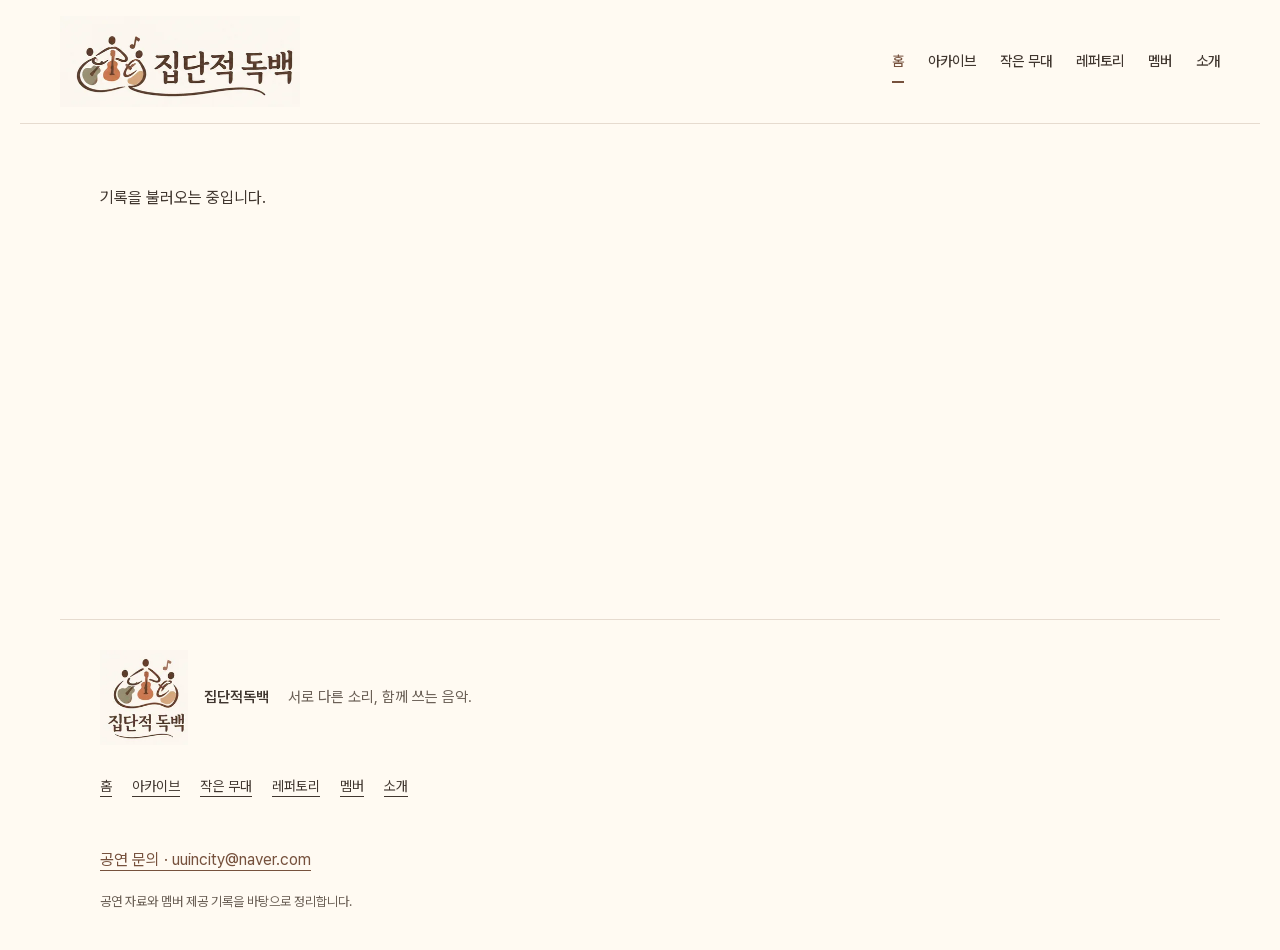
==== commit 93e39c5f: "아카이브 순서 변경, 통계수정" ====
--- a/index.html
+++ b/index.html
@@ -13,13 +13,13 @@
 <meta name="twitter:image" content="https://uincity.github.io/dokbaek/image/dokbaek_logo_horizontal.png">
 <meta name="referrer" content="strict-origin-when-cross-origin">
 <meta http-equiv="Content-Security-Policy" content="default-src 'self'; script-src 'self'; style-src 'self'; font-src 'self'; img-src 'self' data:; connect-src 'self'; frame-src https://www.youtube-nocookie.com; object-src 'none'; base-uri 'self'">
-<title>집단적독백 · 함께 즐기는 기타 음악과 공연 소식</title><link rel="stylesheet" href="assets/css/fonts.css"><link rel="stylesheet" href="assets/css/site.css"><script type="module" src="assets/js/site.js"></script></head>
+<title>집단적독백 · 함께 즐기는 기타 음악과 공연 소식</title><link rel="stylesheet" href="assets/css/fonts.css"><link rel="stylesheet" href="assets/css/site.css?v=20261022-gallery-essay"><script type="module" src="assets/js/site.js?v=20261022-unit-history"></script></head>
 <body data-page="index"><a class="skip" href="#main">본문으로 건너뛰기</a>
 <header class="site-header"><a class="brand" href="index.html"><img class="brand-logo" src="image/dokbaek_logo_horizontal.png" width="715" height="270" alt="집단적독백" srcset="image/optimized/c98e3ac357d472f0-160.webp 160w, image/optimized/c98e3ac357d472f0-480.webp 480w, image/optimized/c98e3ac357d472f0-715.webp 715w" sizes="(max-width:350px) 160px, (max-width:760px) 174px, (max-width:767px) 195px, 240px" decoding="async"></a>
 <button class="menu-toggle" aria-expanded="false" aria-controls="main-nav">메뉴</button>
-<nav id="main-nav" aria-label="주 메뉴"><a href="index.html">홈</a><a href="archive.html?year=2025">아카이브</a><a href="unit.html">작은 무대</a><a href="repertoire.html">레퍼토리</a><a href="members.html">멤버</a><a href="about.html">소개</a></nav></header>
+<nav id="main-nav" aria-label="주 메뉴"><a href="index.html">홈</a><a href="archive.html">아카이브</a><a href="unit.html">작은 무대</a><a href="repertoire.html">레퍼토리</a><a href="members.html">멤버</a><a href="about.html">소개</a></nav></header>
 <main id="main" tabindex="-1"><p class="loading" role="status">기록을 불러오는 중입니다.</p></main>
 <noscript><p>이 아카이브를 보려면 JavaScript를 켜 주세요.</p></noscript>
-<footer class="site-footer"><div class="footer-brand"><img class="footer-logo" src="image/dokbaek_logo_vertical.png" width="530" height="575" alt="" loading="lazy" srcset="image/optimized/7d8ec83e1ad6ce6c-160.webp 160w, image/optimized/7d8ec83e1ad6ce6c-480.webp 480w, image/optimized/7d8ec83e1ad6ce6c-530.webp 530w" sizes="(max-width:767px) 72px, 88px" decoding="async"><p><strong>집단적독백</strong> <span>서로 다른 소리, 함께 쓰는 음악.</span></p></div><nav class="footer-nav" aria-label="푸터 메뉴"><a href="index.html">홈</a><a href="archive.html?year=2025">아카이브</a><a href="unit.html">작은 무대</a><a href="repertoire.html">레퍼토리</a><a href="members.html">멤버</a><a href="about.html">소개</a></nav><div id="footer-links"></div><small>공연 자료와 멤버 제공 기록을 바탕으로 정리합니다.</small></footer>
+<footer class="site-footer"><div class="footer-brand"><img class="footer-logo" src="image/dokbaek_logo_vertical.png" width="530" height="575" alt="" loading="lazy" srcset="image/optimized/7d8ec83e1ad6ce6c-160.webp 160w, image/optimized/7d8ec83e1ad6ce6c-480.webp 480w, image/optimized/7d8ec83e1ad6ce6c-530.webp 530w" sizes="(max-width:767px) 72px, 88px" decoding="async"><p><strong>집단적독백</strong> <span>서로 다른 소리, 함께 쓰는 음악.</span></p></div><nav class="footer-nav" aria-label="푸터 메뉴"><a href="index.html">홈</a><a href="archive.html">아카이브</a><a href="unit.html">작은 무대</a><a href="repertoire.html">레퍼토리</a><a href="members.html">멤버</a><a href="about.html">소개</a></nav><div id="footer-links"></div><small>공연 자료와 멤버 제공 기록을 바탕으로 정리합니다.</small></footer>
 <dialog id="media-dialog" aria-labelledby="media-title"><div class="dialog-toolbar"><h2 id="media-title">공연 인쇄물</h2><button id="close-dialog" autofocus>닫기 ×</button></div><div id="media-content"></div></dialog>
 </body></html>
--- a/assets/css/site.css
+++ b/assets/css/site.css
@@ -5,6 +5,38 @@
   --serif:'Gowun Batang','Batang','바탕',Georgia,serif;
   --sans:'Pretendard Variable','Apple SD Gothic Neo','Malgun Gothic',sans-serif;--mono:var(--sans);--header-offset:100px;
 }
+/* Concert essays reuse the archive's paper, typography and program components. */
+.concert-essay{max-width:1040px;margin:0 auto;padding-bottom:40px}
+.essay-breadcrumb{display:flex;flex-wrap:wrap;gap:10px;align-items:center;padding-top:28px;font-size:.875rem;color:var(--walnut)}
+.essay-breadcrumb a,.photo-essay-link{display:inline-flex;align-items:center;min-height:44px}
+.photo-essay-link{margin-top:14px;color:var(--walnut);font-size:.9375rem}
+.concert-essay .hero{padding-bottom:28px}.essay-venue{margin:12px 0 0}
+.essay-story{max-width:740px}.essay-photo-count{color:var(--muted);font-size:.9375rem;margin:20px 0}
+.essay-introduction,.essay-closing{max-width:740px;margin:40px auto;line-height:1.95;word-break:keep-all;overflow-wrap:anywhere}
+.narrative-essay .essay-chapter{max-width:840px;margin:64px auto}
+.essay-chapter .section-head{margin-bottom:16px}
+.essay-chapter h2{font-size:clamp(1.4rem,3.5vw,1.9rem)}
+.essay-chapter-text{max-width:680px;margin-bottom:24px;line-height:1.9;word-break:keep-all;overflow-wrap:anywhere}
+.essay-closing{border-top:1px solid var(--line);padding-top:32px}
+.essay-closing p:last-child{margin-bottom:0}
+.essay-cover-photo,.essay-photo,.photo-viewer-frame{margin:0;min-width:0}
+.photo-button{display:block;width:100%;padding:0;border:0;background:transparent;text-align:left;cursor:zoom-in}
+.essay-photo-image{display:block;aspect-ratio:3/2;background:var(--paper)}
+.essay-photo-image img{width:100%;height:100%;object-fit:contain}
+.concert-essay figcaption,.photo-viewer figcaption{padding-top:12px;font-size:.9375rem;color:var(--muted);line-height:1.7;overflow-wrap:anywhere}
+.essay-photo-grid{display:grid;grid-template-columns:repeat(auto-fit,minmax(min(100%,280px),1fr));gap:28px 24px;align-items:start}
+.essay-photo.portrait-photo{max-width:100%}
+.essay-program-fold>summary{padding:12px 0;min-height:44px;color:var(--walnut)}
+.gallery-status{margin:20px 0 12px;color:var(--muted);font-size:.875rem}
+.essay-gallery .button[hidden]{display:none}
+body:has(#media-dialog[open]){overflow:hidden}
+dialog.photo-dialog{width:1100px;max-width:95vw;max-height:94dvh}
+.photo-viewer-frame .image-wrap{display:flex;justify-content:center;min-height:120px}
+#media-content .photo-enlarged img{width:100%;height:min(62dvh,760px);object-fit:contain}
+.photo-controls{display:flex;justify-content:space-between;align-items:center;gap:12px;margin-top:16px}
+.photo-controls button{min-width:76px;min-height:44px;flex-shrink:0}.photo-position{font-variant-numeric:tabular-nums;text-align:center}
+@media(min-width:768px){.essay-scenes .essay-photo-grid:has(>.essay-photo:nth-child(3)){grid-template-columns:1.2fr 1fr}.essay-scenes .essay-photo-grid:has(>.essay-photo:nth-child(3))>.essay-photo:first-child{grid-row:span 2}}
+@media(max-width:599px){.essay-photo-grid{grid-template-columns:minmax(0,1fr);gap:24px}.essay-breadcrumb{padding-top:18px}.photo-controls{gap:8px}.photo-controls button{padding:8px}.photo-dialog .dialog-toolbar{gap:10px}}
 *{box-sizing:border-box}html{scroll-behavior:smooth;scroll-padding-top:var(--header-offset)}
 body{margin:0;background:var(--paper);color:var(--ink);font:400 16px/1.7 var(--sans)}
 b,strong{font-weight:600}
@@ -252,7 +284,8 @@
 .setlist{scroll-margin-top:var(--header-offset)}
 .preview-main{display:block;text-decoration:none}
 .preview-main:hover h3{text-decoration:underline}
-.venue-link{display:inline-flex;align-items:center;min-height:44px;color:var(--walnut);overflow-wrap:anywhere}
+.venue-link{display:inline-flex;align-items:center;gap:6px;min-height:44px;color:var(--walnut);overflow-wrap:anywhere}
+.venue-map-logo{width:20px;height:20px;flex-shrink:0;object-fit:contain}
 @media(max-width:767px){
   .upcoming-copy .show-venue{margin:0}
   .upcoming-copy .show-date{margin-bottom:0}
@@ -342,7 +375,22 @@
 .unit-performers{gap:8px;align-items:stretch}
 .unit-performers>li{display:flex;flex-direction:column;padding:0 10px 8px;border:1px solid var(--line);border-radius:6px;max-width:100%;min-width:0}
 .unit-performers span{font-size:.8125rem;color:var(--muted);overflow-wrap:anywhere}
-.unit-media{display:grid;gap:16px;margin-top:20px}.unit-media video{display:block;width:100%}
+.unit-media{grid-column:1/-1;min-width:0;margin-top:4px}
+.unit-media-heading{font:500 .9375rem/1.7 var(--sans);margin:0 0 12px}
+.unit-media-grid{display:grid;grid-template-columns:minmax(0,1fr);gap:12px;align-items:start}
+.unit-media-button{display:block;width:100%;min-width:0;padding:0;border:1px solid var(--line);border-radius:8px;background:var(--paper);color:var(--walnut);text-align:left;cursor:zoom-in;overflow:hidden}
+.unit-media-image{width:100%;overflow:hidden}
+.unit-media-image img{width:100%;height:auto;object-fit:contain}
+.unit-media-image .image-placeholder{min-height:100px}
+.unit-media-caption{display:block;padding:8px 12px;font-size:.8125rem}
+.unit-media video{display:block;width:100%}
+.unit-poster{width:min(100%,320px);justify-self:center}
+.unit-media-button:disabled{cursor:default}
+@media(min-width:600px){.unit-media-grid{grid-template-columns:repeat(2,minmax(0,1fr))}.unit-poster .unit-media-grid{grid-template-columns:minmax(0,1fr)}}
+@media(min-width:900px){
+  .unit-card.unit-has-poster{grid-column:1/-1;grid-template-columns:64px minmax(0,1fr) minmax(200px,300px)}
+  .unit-has-poster .unit-poster{grid-column:3;grid-row:1;margin:0;width:100%}
+}
 .unit-compact{padding:20px}.unit-compact .unit-copy h3{font-size:1.2rem}
 .unit-compact .unit-song-preview{display:none}
 @media(min-width:600px){
